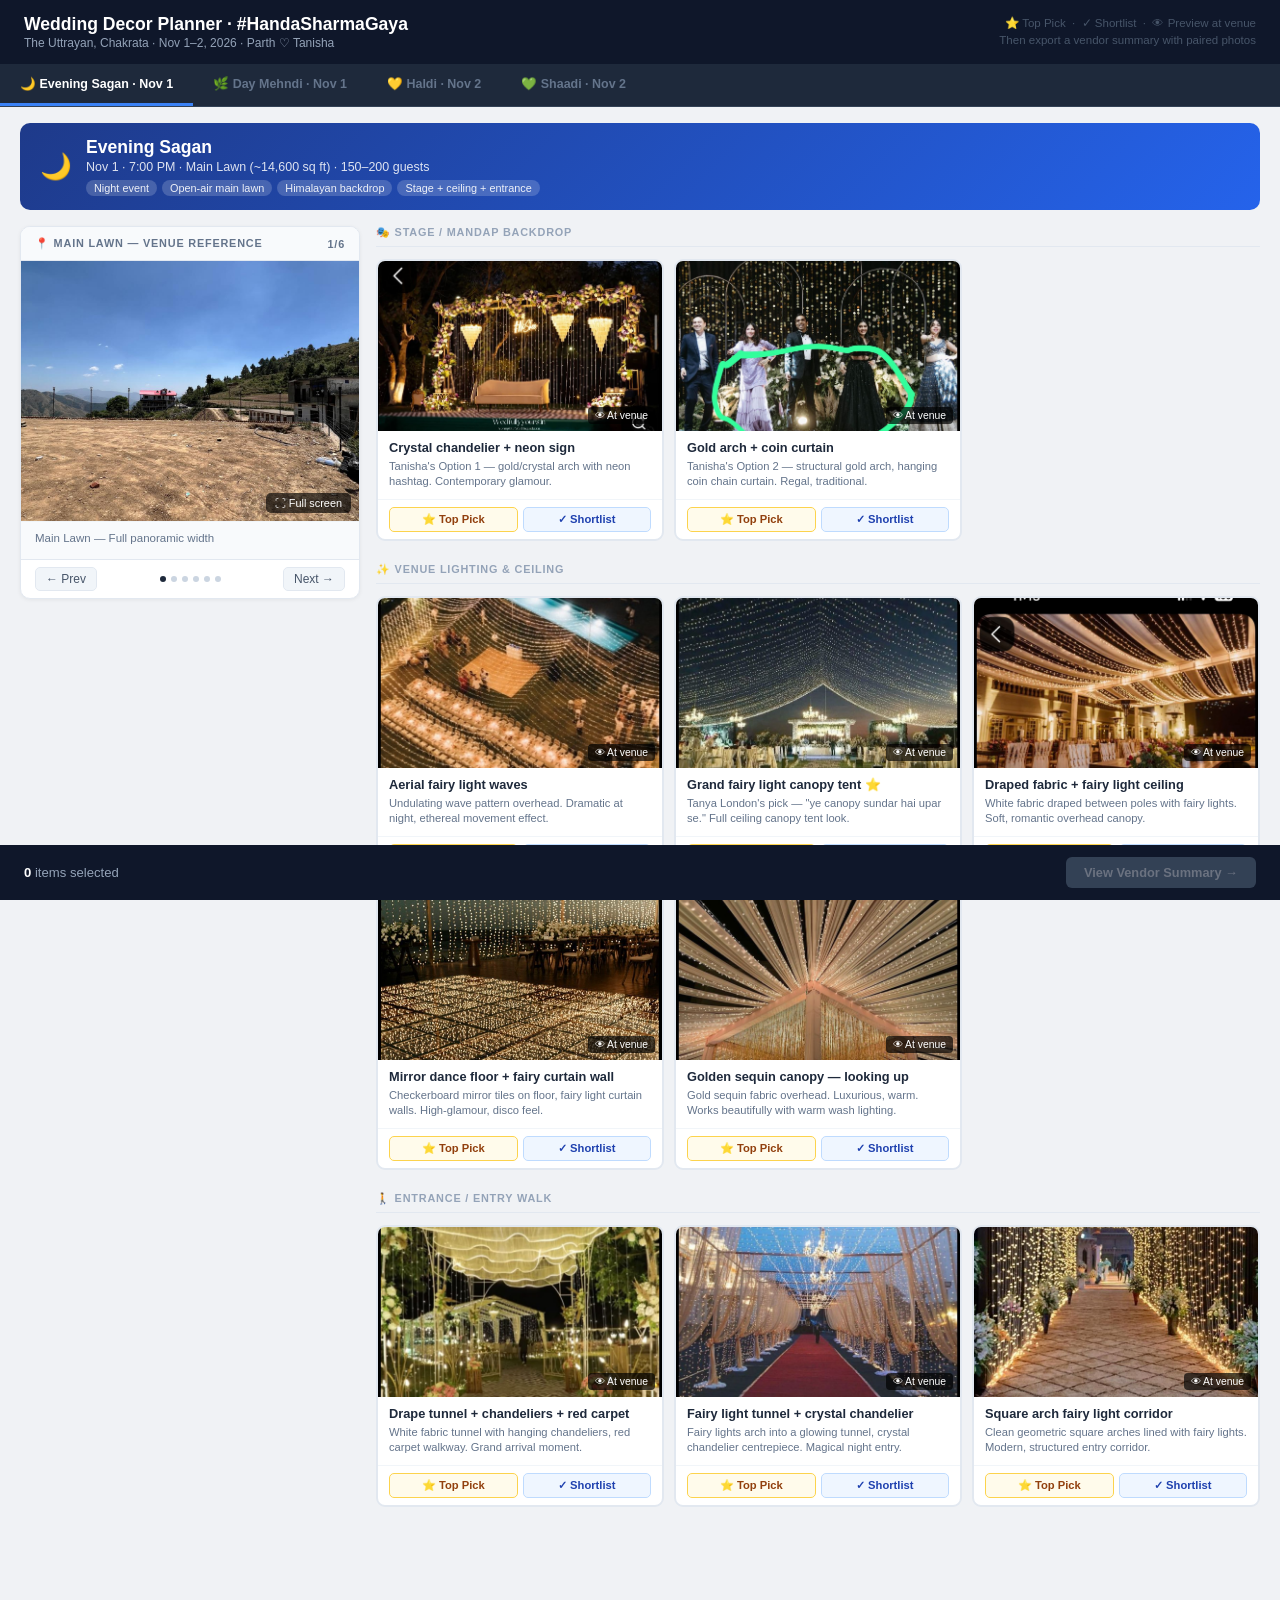
==== index.html @ 7b6ece6d "🌸 Wedding Decor Planner — #HandaSharmaGaya Integrated decor planning tool for The Uttrayan, Chakrata" ====
<!DOCTYPE html>
<html lang="en">
<head>
<meta charset="UTF-8">
<meta name="viewport" content="width=device-width, initial-scale=1.0">
<title>Decor Planner — #HandaSharmaGaya</title>
<style>
*{box-sizing:border-box;margin:0;padding:0}
body{font-family:-apple-system,BlinkMacSystemFont,'Segoe UI',sans-serif;background:#f0f2f5;color:#1e293b;padding-bottom:72px}

/* ── Header ── */
.site-header{background:#0f172a;color:#fff;padding:14px 24px;display:flex;align-items:center;justify-content:space-between;gap:16px}
.site-header h1{font-size:1.1rem;font-weight:700}
.site-header p{font-size:0.75rem;color:#94a3b8;margin-top:1px}
.header-meta{font-size:0.72rem;color:#475569;text-align:right;line-height:1.5}

/* ── Event Tabs ── */
.event-tabs{display:flex;background:#1e293b;overflow-x:auto;-webkit-overflow-scrolling:touch;border-bottom:1px solid #334155}
.event-tab{padding:12px 20px;font-size:0.78rem;font-weight:600;border:none;cursor:pointer;background:transparent;color:#64748b;border-bottom:3px solid transparent;transition:all .15s;white-space:nowrap;flex-shrink:0}
.event-tab:hover{color:#e2e8f0}
.event-tab.active{color:#fff}
.event-tab[data-event="sagan"].active{border-color:#3b82f6}
.event-tab[data-event="mehndi"].active{border-color:#a78bfa}
.event-tab[data-event="haldi"].active{border-color:#fbbf24}
.event-tab[data-event="shaadi"].active{border-color:#4ade80}

/* ── Event View ── */
.event-view{display:none}
.event-view.active{display:block}
.event-inner{max-width:1480px;margin:0 auto;padding:16px 20px}

.event-hero{border-radius:10px;padding:14px 20px;margin-bottom:16px;display:flex;align-items:center;gap:14px;flex-wrap:wrap}
.event-hero .emoji{font-size:1.6rem;line-height:1;flex-shrink:0}
.event-hero h2{font-size:1.1rem;font-weight:700;margin-bottom:2px}
.event-hero .meta{font-size:0.78rem;opacity:.85}
.event-hero .pills{display:flex;flex-wrap:wrap;gap:5px;margin-top:6px}
.event-hero .pill{font-size:0.68rem;padding:2px 8px;border-radius:20px;background:rgba(255,255,255,.18);color:rgba(255,255,255,.9)}

/* ── Two-column layout ── */
.event-body{display:grid;grid-template-columns:340px 1fr;gap:16px;align-items:start}
@media(max-width:960px){.event-body{grid-template-columns:1fr}}

/* ── Venue Panel ── */
.venue-panel{background:#fff;border:1px solid #e2e8f0;border-radius:10px;overflow:hidden;position:sticky;top:8px;box-shadow:0 1px 4px rgba(0,0,0,.06)}
.venue-panel-header{padding:10px 14px;font-size:0.68rem;font-weight:700;letter-spacing:0.8px;text-transform:uppercase;color:#64748b;background:#f8fafc;border-bottom:1px solid #e2e8f0;display:flex;align-items:center;justify-content:space-between}
.venue-carousel{position:relative;cursor:zoom-in}
.venue-carousel img{width:100%;height:260px;object-fit:cover;display:block}
.fullscreen-btn{position:absolute;bottom:8px;right:8px;background:rgba(0,0,0,.65);color:#fff;border:none;border-radius:5px;padding:4px 9px;font-size:0.68rem;cursor:pointer;z-index:2}
.fullscreen-btn:hover{background:rgba(0,0,0,.85)}
.venue-caption{padding:8px 14px;font-size:0.72rem;color:#64748b;background:#f8fafc;border-top:1px solid #f1f5f9;min-height:38px;line-height:1.4}
.venue-nav{display:flex;align-items:center;justify-content:space-between;padding:7px 14px;border-top:1px solid #e2e8f0}
.venue-nav button{background:#f1f5f9;border:1px solid #e2e8f0;border-radius:5px;padding:4px 10px;font-size:0.75rem;cursor:pointer;color:#475569}
.venue-nav button:hover{background:#e2e8f0}
.venue-dots{display:flex;gap:5px}
.venue-dot{width:6px;height:6px;border-radius:50%;background:#cbd5e1;cursor:pointer;transition:background .15s}
.venue-dot.active{background:#1e293b}

/* ── Decor Panel ── */
.category-section{margin-bottom:22px}
.category-title{font-size:0.68rem;font-weight:700;letter-spacing:0.8px;text-transform:uppercase;color:#94a3b8;margin-bottom:12px;padding-bottom:7px;border-bottom:1px solid #e2e8f0}
.options-grid{display:grid;grid-template-columns:repeat(auto-fill,minmax(215px,1fr));gap:10px}

/* ── Option Card ── */
.option-card{background:#fff;border:2px solid #e2e8f0;border-radius:9px;overflow:hidden;transition:box-shadow .15s,border-color .15s}
.option-card:hover{box-shadow:0 4px 14px rgba(0,0,0,.1)}
.option-card.top-pick{border-color:#f59e0b}
.option-card.shortlisted{border-color:#3b82f6}
.option-card.flagged{border-color:#fca5a5}

.card-img-wrap{position:relative;overflow:hidden}
.card-img-wrap img{width:100%;height:170px;object-fit:cover;display:block;transition:transform .2s}
.option-card:hover .card-img-wrap img{transform:scale(1.04)}

.card-status-badge{position:absolute;top:7px;left:7px;font-size:0.62rem;font-weight:700;letter-spacing:0.4px;padding:3px 7px;border-radius:4px;text-transform:uppercase;pointer-events:none}
.badge-top{background:#f59e0b;color:#fff}
.badge-short{background:#3b82f6;color:#fff}
.badge-flag{background:#ef4444;color:#fff}

.at-venue-btn{position:absolute;bottom:7px;right:7px;background:rgba(0,0,0,.68);color:#fff;border:none;border-radius:4px;padding:3px 7px;font-size:0.65rem;cursor:pointer;transition:background .15s;z-index:2}
.at-venue-btn:hover{background:rgba(0,0,0,.9)}

.card-body{padding:9px 11px}
.card-title{font-size:0.8rem;font-weight:600;margin-bottom:2px;color:#1e293b;line-height:1.3}
.card-desc{font-size:0.7rem;color:#64748b;line-height:1.4}
.card-flag-note{font-size:0.68rem;color:#dc2626;margin-top:3px;font-style:italic}

.card-actions{display:flex;gap:5px;padding:7px 11px;border-top:1px solid #f1f5f9}
.btn-pick,.btn-short{flex:1;font-size:0.7rem;font-weight:600;padding:5px 4px;border-radius:5px;border:1px solid;cursor:pointer;transition:all .15s;text-align:center}
.btn-pick{border-color:#fcd34d;color:#92400e;background:#fffbeb}
.option-card.top-pick .btn-pick{background:#f59e0b;color:#fff;border-color:#f59e0b}
.btn-short{border-color:#bfdbfe;color:#1e40af;background:#eff6ff}
.option-card.shortlisted .btn-short{background:#3b82f6;color:#fff;border-color:#3b82f6}

/* ── Pairing section (appears when selected) ── */
.card-pairing{display:none;padding:7px 11px 9px;border-top:1px solid #f1f5f9;background:#f8fafc}
.pairing-label{font-size:0.62rem;font-weight:700;text-transform:uppercase;letter-spacing:0.5px;color:#94a3b8;margin-bottom:5px}
.pairing-thumbs{display:flex;gap:4px;overflow-x:auto;padding-bottom:2px}
.pairing-thumb{height:46px;width:68px;object-fit:cover;border-radius:4px;border:2px solid #e2e8f0;cursor:pointer;flex-shrink:0;transition:border-color .1s,opacity .1s;opacity:.7}
.pairing-thumb:hover{opacity:1}
.pairing-thumb.pair-active-top{border-color:#f59e0b;opacity:1}
.pairing-thumb.pair-active-short{border-color:#3b82f6;opacity:1}

/* ── Sticky bottom bar ── */
.sticky-bar{position:fixed;bottom:0;left:0;right:0;background:#0f172a;color:#fff;padding:12px 24px;display:flex;align-items:center;justify-content:space-between;z-index:200;gap:12px}
.sticky-bar .count{font-size:0.82rem;color:#94a3b8}
.sticky-bar .count strong{color:#fff}
.btn-summary{background:#f59e0b;color:#1e293b;border:none;padding:8px 18px;border-radius:6px;font-size:0.8rem;font-weight:700;cursor:pointer}
.btn-summary:hover{background:#fbbf24}
.btn-summary:disabled{background:#334155;color:#6b7280;cursor:default}

/* ── Preview Lightbox (At Venue / Fullscreen) ── */
#lb-overlay{display:none;position:fixed;inset:0;background:rgba(0,0,0,.93);z-index:1000;align-items:center;justify-content:center;flex-direction:column;padding:14px}
#lb-overlay.open{display:flex}
.lb-header{color:#94a3b8;font-size:0.72rem;letter-spacing:0.5px;text-transform:uppercase;margin-bottom:10px;text-align:center}
.lb-panels{display:flex;gap:10px;max-width:96vw;width:100%}
.lb-single{max-width:90vw;max-height:88vh}
.lb-panel{flex:1;display:flex;flex-direction:column;min-width:0}
.lb-panel-label{font-size:0.65rem;font-weight:700;text-transform:uppercase;letter-spacing:0.7px;padding:5px 10px;text-align:center;border-radius:4px 4px 0 0}
.lb-panel-label.venue-lbl{background:#15803d;color:#fff}
.lb-panel-label.decor-lbl{background:#f59e0b;color:#1e293b}
.lb-panel img,.lb-single{width:100%;object-fit:contain;border-radius:0 0 5px 5px;max-height:82vh}
.lb-footer{color:#64748b;font-size:0.72rem;margin-top:10px;text-align:center}
#lb-close{position:fixed;top:14px;right:20px;color:#fff;font-size:1.6rem;cursor:pointer;background:none;border:none;opacity:.7;line-height:1;z-index:10}
#lb-close:hover{opacity:1}

/* ── Vendor Summary Modal ── */
#summary-overlay{display:none;position:fixed;inset:0;background:rgba(0,0,0,.78);z-index:900;align-items:flex-start;justify-content:center;padding:20px;overflow-y:auto}
#summary-overlay.open{display:flex}
.summary-modal{background:#fff;border-radius:12px;max-width:960px;width:100%;padding:24px;max-height:90vh;overflow-y:auto}
.summary-modal h2{font-size:1.1rem;font-weight:700;margin-bottom:3px}
.summary-modal .sub{font-size:0.78rem;color:#64748b;margin-bottom:18px}
.summary-section{margin-bottom:22px}
.summary-section h3{font-size:0.72rem;font-weight:700;text-transform:uppercase;letter-spacing:0.8px;margin-bottom:10px;padding-bottom:5px;border-bottom:1px solid #e2e8f0}
.summary-grid{display:grid;grid-template-columns:repeat(auto-fill,minmax(260px,1fr));gap:10px}

/* ── Summary pairing card (venue + decor side by side) ── */
.sum-card{border:1px solid #e2e8f0;border-radius:8px;overflow:hidden}
.sum-photos{display:grid;grid-template-columns:1fr 1fr}
.sum-photo{position:relative}
.sum-photo img{width:100%;height:130px;object-fit:cover;display:block}
.sum-photo-lbl{position:absolute;bottom:0;left:0;right:0;font-size:0.58rem;font-weight:700;text-transform:uppercase;letter-spacing:0.4px;padding:2px 5px;text-align:center}
.lbl-venue{background:rgba(21,128,61,.85);color:#fff}
.lbl-decor{background:rgba(245,158,11,.9);color:#1e293b}
.sum-footer{padding:7px 9px;border-top:1px solid #f1f5f9;background:#fafafa}
.sum-title{font-size:0.74rem;font-weight:600;color:#1e293b;line-height:1.3;margin-bottom:2px}
.sum-cat{font-size:0.65rem;color:#94a3b8}
.sum-badge{display:inline-block;font-size:0.6rem;font-weight:700;padding:2px 6px;border-radius:3px;margin-top:3px;text-transform:uppercase}
.sum-badge.top{background:#fef3c7;color:#92400e}
.sum-badge.short{background:#dbeafe;color:#1e40af}

.summary-actions{display:flex;gap:10px;margin-top:16px;padding-top:14px;border-top:1px solid #e2e8f0}
.sum-btn{padding:8px 18px;border-radius:6px;font-size:0.78rem;cursor:pointer;border:1px solid #e2e8f0;background:#f1f5f9;color:#475569}
.sum-btn.primary{background:#0f172a;color:#fff;border-color:#0f172a}
.summary-empty{color:#94a3b8;font-size:0.85rem;text-align:center;padding:40px 0}

/* ── Info/note boxes ── */
.note-box{background:#fef2f2;border:1px solid #fecaca;border-radius:7px;padding:10px 14px;font-size:0.75rem;color:#dc2626;margin-bottom:14px;line-height:1.5}
.info-box{background:#eff6ff;border:1px solid #bfdbfe;border-radius:7px;padding:10px 14px;font-size:0.75rem;color:#1e40af;margin-bottom:14px;line-height:1.5}

/* ── Print styles ── */
@media print {
  .site-header,.event-tabs,.sticky-bar,.summary-actions,.event-view:not(.active){display:none!important}
  #summary-overlay{position:static;background:none;padding:0;display:block!important}
  .summary-modal{max-height:none;box-shadow:none;border-radius:0;padding:16px}
  .sum-card{break-inside:avoid}
}
</style>
</head>
<body>

<div class="site-header">
  <div>
    <h1>Wedding Decor Planner · #HandaSharmaGaya</h1>
    <p>The Uttrayan, Chakrata · Nov 1–2, 2026 · Parth ♡ Tanisha</p>
  </div>
  <div class="header-meta">⭐ Top Pick &nbsp;·&nbsp; ✓ Shortlist &nbsp;·&nbsp; 👁 Preview at venue<br>Then export a vendor summary with paired photos</div>
</div>

<div class="event-tabs">
  <button class="event-tab active" data-event="sagan" onclick="switchEvent('sagan')">🌙 Evening Sagan · Nov 1</button>
  <button class="event-tab" data-event="mehndi" onclick="switchEvent('mehndi')">🌿 Day Mehndi · Nov 1</button>
  <button class="event-tab" data-event="haldi" onclick="switchEvent('haldi')">💛 Haldi · Nov 2</button>
  <button class="event-tab" data-event="shaadi" onclick="switchEvent('shaadi')">💚 Shaadi · Nov 2</button>
</div>

<!-- ═══════════════════════ SAGAN ═══════════════════════ -->
<div class="event-view active" id="ev-sagan">
<div class="event-inner">
  <div class="event-hero" style="background:linear-gradient(135deg,#1e3a8a,#2563eb);color:#fff">
    <div class="emoji">🌙</div>
    <div>
      <h2>Evening Sagan</h2>
      <div class="meta">Nov 1 · 7:00 PM · Main Lawn (~14,600 sq ft) · 150–200 guests</div>
      <div class="pills"><span class="pill">Night event</span><span class="pill">Open-air main lawn</span><span class="pill">Himalayan backdrop</span><span class="pill">Stage + ceiling + entrance</span></div>
    </div>
  </div>
  <div class="event-body">
    <div class="venue-panel">
      <div class="venue-panel-header"><span>📍 Main Lawn — Venue Reference</span><span id="sagan-ctr">1/6</span></div>
      <div class="venue-carousel" onclick="openVenueFull('sagan')">
        <img id="sagan-venue-img" src="03_Raw Venue Photos/A_Main_Lawn_Sagan_Shaadi/WhatsApp Image 2026-05-07 at 17.44.29 (9).jpeg" alt="">
        <button class="fullscreen-btn" onclick="event.stopPropagation();openVenueFull('sagan')">⛶ Full screen</button>
      </div>
      <div class="venue-caption" id="sagan-venue-cap">Main Lawn — Full panoramic width</div>
      <div class="venue-nav">
        <button onclick="venueNav('sagan',-1)">← Prev</button>
        <div class="venue-dots" id="sagan-dots"></div>
        <button onclick="venueNav('sagan',1)">Next →</button>
      </div>
    </div>
    <div class="decor-panel">
      <div class="category-section">
        <div class="category-title">🎭 Stage / Mandap Backdrop</div>
        <div class="options-grid">
          <div class="option-card" id="card-ss1" data-id="ss1" data-event="sagan">
            <div class="card-img-wrap"><img src="02_Decor Inspo Photos/01_Sagan_Stage/sagan-stage-opt1-crystal-chandelier-neon.jpg" alt="">
            <button class="at-venue-btn" onclick="openPreview('03_Raw Venue Photos/A_Main_Lawn_Sagan_Shaadi/WhatsApp Image 2026-05-07 at 17.44.30.jpeg','02_Decor Inspo Photos/01_Sagan_Stage/sagan-stage-opt1-crystal-chandelier-neon.jpg','Main Lawn — valley-facing wall (stage backdrop)','Crystal chandelier + neon sign')">👁 At venue</button></div>
            <div class="card-body"><div class="card-title">Crystal chandelier + neon sign</div><div class="card-desc">Tanisha's Option 1 — gold/crystal arch with neon hashtag. Contemporary glamour.</div></div>
            <div class="card-actions"><button class="btn-pick" onclick="setStatus('ss1','top')">⭐ Top Pick</button><button class="btn-short" onclick="setStatus('ss1','short')">✓ Shortlist</button></div>
          </div>
          <div class="option-card" id="card-ss2" data-id="ss2" data-event="sagan">
            <div class="card-img-wrap"><img src="02_Decor Inspo Photos/01_Sagan_Stage/sagan-stage-opt2-gold-arch-coin-curtain.jpg" alt="">
            <button class="at-venue-btn" onclick="openPreview('03_Raw Venue Photos/A_Main_Lawn_Sagan_Shaadi/WhatsApp Image 2026-05-07 at 17.44.30.jpeg','02_Decor Inspo Photos/01_Sagan_Stage/sagan-stage-opt2-gold-arch-coin-curtain.jpg','Main Lawn — valley-facing wall (stage backdrop)','Gold arch + coin curtain')">👁 At venue</button></div>
            <div class="card-body"><div class="card-title">Gold arch + coin curtain</div><div class="card-desc">Tanisha's Option 2 — structural gold arch, hanging coin chain curtain. Regal, traditional.</div></div>
            <div class="card-actions"><button class="btn-pick" onclick="setStatus('ss2','top')">⭐ Top Pick</button><button class="btn-short" onclick="setStatus('ss2','short')">✓ Shortlist</button></div>
          </div>
        </div>
      </div>
      <div class="category-section">
        <div class="category-title">✨ Venue Lighting &amp; Ceiling</div>
        <div class="options-grid">
          <div class="option-card" id="card-sl1" data-id="sl1" data-event="sagan">
            <div class="card-img-wrap"><img src="02_Decor Inspo Photos/02_Sagan_Venue_Lighting/sagan-light-opt1-aerial-fairy-light-waves.jpg" alt="">
            <button class="at-venue-btn" onclick="openPreview('03_Raw Venue Photos/A_Main_Lawn_Sagan_Shaadi/WhatsApp Image 2026-05-07 at 17.44.29 (9).jpeg','02_Decor Inspo Photos/02_Sagan_Venue_Lighting/sagan-light-opt1-aerial-fairy-light-waves.jpg','Main Lawn — full scale','Aerial fairy light waves')">👁 At venue</button></div>
            <div class="card-body"><div class="card-title">Aerial fairy light waves</div><div class="card-desc">Undulating wave pattern overhead. Dramatic at night, ethereal movement effect.</div></div>
            <div class="card-actions"><button class="btn-pick" onclick="setStatus('sl1','top')">⭐ Top Pick</button><button class="btn-short" onclick="setStatus('sl1','short')">✓ Shortlist</button></div>
          </div>
          <div class="option-card" id="card-sl2" data-id="sl2" data-event="sagan">
            <div class="card-img-wrap"><img src="02_Decor Inspo Photos/02_Sagan_Venue_Lighting/sagan-light-opt2-grand-fairy-light-canopy.jpg" alt="">
            <button class="at-venue-btn" onclick="openPreview('03_Raw Venue Photos/A_Main_Lawn_Sagan_Shaadi/WhatsApp Image 2026-05-07 at 17.44.29 (9).jpeg','02_Decor Inspo Photos/02_Sagan_Venue_Lighting/sagan-light-opt2-grand-fairy-light-canopy.jpg','Main Lawn — full scale','Grand fairy light canopy tent')">👁 At venue</button></div>
            <div class="card-body"><div class="card-title">Grand fairy light canopy tent ⭐</div><div class="card-desc">Tanya London's pick — "ye canopy sundar hai upar se." Full ceiling canopy tent look.</div></div>
            <div class="card-actions"><button class="btn-pick" onclick="setStatus('sl2','top')">⭐ Top Pick</button><button class="btn-short" onclick="setStatus('sl2','short')">✓ Shortlist</button></div>
          </div>
          <div class="option-card" id="card-sl3" data-id="sl3" data-event="sagan">
            <div class="card-img-wrap"><img src="02_Decor Inspo Photos/02_Sagan_Venue_Lighting/sagan-light-opt3-draped-fabric-fairy-ceiling.jpg" alt="">
            <button class="at-venue-btn" onclick="openPreview('03_Raw Venue Photos/A_Main_Lawn_Sagan_Shaadi/WhatsApp Image 2026-05-07 at 17.44.29 (9).jpeg','02_Decor Inspo Photos/02_Sagan_Venue_Lighting/sagan-light-opt3-draped-fabric-fairy-ceiling.jpg','Main Lawn — full scale','Draped fabric + fairy light ceiling')">👁 At venue</button></div>
            <div class="card-body"><div class="card-title">Draped fabric + fairy light ceiling</div><div class="card-desc">White fabric draped between poles with fairy lights. Soft, romantic overhead canopy.</div></div>
            <div class="card-actions"><button class="btn-pick" onclick="setStatus('sl3','top')">⭐ Top Pick</button><button class="btn-short" onclick="setStatus('sl3','short')">✓ Shortlist</button></div>
          </div>
          <div class="option-card" id="card-sl4" data-id="sl4" data-event="sagan">
            <div class="card-img-wrap"><img src="02_Decor Inspo Photos/02_Sagan_Venue_Lighting/sagan-light-opt4-mirror-dancefloor-fairy-curtain.jpg" alt="">
            <button class="at-venue-btn" onclick="openPreview('03_Raw Venue Photos/A_Main_Lawn_Sagan_Shaadi/WhatsApp Image 2026-05-07 at 17.44.29 (9).jpeg','02_Decor Inspo Photos/02_Sagan_Venue_Lighting/sagan-light-opt4-mirror-dancefloor-fairy-curtain.jpg','Main Lawn — full scale','Mirror dance floor + fairy curtain')">👁 At venue</button></div>
            <div class="card-body"><div class="card-title">Mirror dance floor + fairy curtain wall</div><div class="card-desc">Checkerboard mirror tiles on floor, fairy light curtain walls. High-glamour, disco feel.</div></div>
            <div class="card-actions"><button class="btn-pick" onclick="setStatus('sl4','top')">⭐ Top Pick</button><button class="btn-short" onclick="setStatus('sl4','short')">✓ Shortlist</button></div>
          </div>
          <div class="option-card" id="card-sl5" data-id="sl5" data-event="sagan">
            <div class="card-img-wrap"><img src="02_Decor Inspo Photos/02_Sagan_Venue_Lighting/sagan-light-opt5-golden-sequin-canopy-lookingup.jpg" alt="">
            <button class="at-venue-btn" onclick="openPreview('03_Raw Venue Photos/A_Main_Lawn_Sagan_Shaadi/WhatsApp Image 2026-05-07 at 17.44.29 (9).jpeg','02_Decor Inspo Photos/02_Sagan_Venue_Lighting/sagan-light-opt5-golden-sequin-canopy-lookingup.jpg','Main Lawn — full scale','Golden sequin canopy')">👁 At venue</button></div>
            <div class="card-body"><div class="card-title">Golden sequin canopy — looking up</div><div class="card-desc">Gold sequin fabric overhead. Luxurious, warm. Works beautifully with warm wash lighting.</div></div>
            <div class="card-actions"><button class="btn-pick" onclick="setStatus('sl5','top')">⭐ Top Pick</button><button class="btn-short" onclick="setStatus('sl5','short')">✓ Shortlist</button></div>
          </div>
        </div>
      </div>
      <div class="category-section">
        <div class="category-title">🚶 Entrance / Entry Walk</div>
        <div class="options-grid">
          <div class="option-card" id="card-se1" data-id="se1" data-event="sagan">
            <div class="card-img-wrap"><img src="02_Decor Inspo Photos/03_Sagan_Entrance/entrance-opt1-drape-tunnel-chandeliers-redcarpet.jpg" alt="">
            <button class="at-venue-btn" onclick="openPreview('03_Raw Venue Photos/A_Main_Lawn_Sagan_Shaadi/WhatsApp Image 2026-05-07 at 17.44.28 (3).jpeg','02_Decor Inspo Photos/03_Sagan_Entrance/entrance-opt1-drape-tunnel-chandeliers-redcarpet.jpg','Main Lawn — entrance approach','Drape tunnel + chandeliers + red carpet')">👁 At venue</button></div>
            <div class="card-body"><div class="card-title">Drape tunnel + chandeliers + red carpet</div><div class="card-desc">White fabric tunnel with hanging chandeliers, red carpet walkway. Grand arrival moment.</div></div>
            <div class="card-actions"><button class="btn-pick" onclick="setStatus('se1','top')">⭐ Top Pick</button><button class="btn-short" onclick="setStatus('se1','short')">✓ Shortlist</button></div>
          </div>
          <div class="option-card" id="card-se2" data-id="se2" data-event="sagan">
            <div class="card-img-wrap"><img src="02_Decor Inspo Photos/03_Sagan_Entrance/entrance-opt2-fairy-light-tunnel-crystal-chandelier.jpg" alt="">
            <button class="at-venue-btn" onclick="openPreview('03_Raw Venue Photos/A_Main_Lawn_Sagan_Shaadi/WhatsApp Image 2026-05-07 at 17.44.28 (3).jpeg','02_Decor Inspo Photos/03_Sagan_Entrance/entrance-opt2-fairy-light-tunnel-crystal-chandelier.jpg','Main Lawn — entrance approach','Fairy light tunnel + crystal chandelier')">👁 At venue</button></div>
            <div class="card-body"><div class="card-title">Fairy light tunnel + crystal chandelier</div><div class="card-desc">Fairy lights arch into a glowing tunnel, crystal chandelier centrepiece. Magical night entry.</div></div>
            <div class="card-actions"><button class="btn-pick" onclick="setStatus('se2','top')">⭐ Top Pick</button><button class="btn-short" onclick="setStatus('se2','short')">✓ Shortlist</button></div>
          </div>
          <div class="option-card" id="card-se3" data-id="se3" data-event="sagan">
            <div class="card-img-wrap"><img src="02_Decor Inspo Photos/03_Sagan_Entrance/entrance-opt3-square-arch-fairy-light-corridor.jpg" alt="">
            <button class="at-venue-btn" onclick="openPreview('03_Raw Venue Photos/A_Main_Lawn_Sagan_Shaadi/WhatsApp Image 2026-05-07 at 17.44.28 (3).jpeg','02_Decor Inspo Photos/03_Sagan_Entrance/entrance-opt3-square-arch-fairy-light-corridor.jpg','Main Lawn — entrance approach','Square arch fairy light corridor')">👁 At venue</button></div>
            <div class="card-body"><div class="card-title">Square arch fairy light corridor</div><div class="card-desc">Clean geometric square arches lined with fairy lights. Modern, structured entry corridor.</div></div>
            <div class="card-actions"><button class="btn-pick" onclick="setStatus('se3','top')">⭐ Top Pick</button><button class="btn-short" onclick="setStatus('se3','short')">✓ Shortlist</button></div>
          </div>
        </div>
      </div>
    </div>
  </div>
</div>
</div>

<!-- ═══════════════════════ MEHNDI ═══════════════════════ -->
<div class="event-view" id="ev-mehndi">
<div class="event-inner">
  <div class="event-hero" style="background:linear-gradient(135deg,#4c1d95,#7c3aed);color:#fff">
    <div class="emoji">🌿</div>
    <div>
      <h2>Day Mehndi</h2>
      <div class="meta">Nov 1 · 12:00 PM · Upper Terrace · Mosaic tile · 180° mountain panorama</div>
      <div class="pills"><span class="pill">Daytime</span><span class="pill">Mosaic tile floor</span><span class="pill">Iron railing</span><span class="pill">Himalayan 180° view</span></div>
    </div>
  </div>
  <div class="event-body">
    <div class="venue-panel">
      <div class="venue-panel-header"><span>📍 Upper Terrace — Venue Reference</span><span id="mehndi-ctr">1/5</span></div>
      <div class="venue-carousel" onclick="openVenueFull('mehndi')">
        <img id="mehndi-venue-img" src="03_Raw Venue Photos/B_Upper_Terrace_Mehndi/WhatsApp Image 2026-05-07 at 17.44.27 (1).jpeg" alt="">
        <button class="fullscreen-btn" onclick="event.stopPropagation();openVenueFull('mehndi')">⛶ Full screen</button>
      </div>
      <div class="venue-caption" id="mehndi-venue-cap">Upper Terrace — 180° Himalayan panorama (raw/empty)</div>
      <div class="venue-nav">
        <button onclick="venueNav('mehndi',-1)">← Prev</button>
        <div class="venue-dots" id="mehndi-dots"></div>
        <button onclick="venueNav('mehndi',1)">Next →</button>
      </div>
    </div>
    <div class="decor-panel">
      <div class="info-box">💡 The terrace has a fixed mosaic tile floor and iron railing — all decor sits on top. Reference photos 3–5 show a previous wedding with decor installed so you can see how this space looks when dressed up.</div>
      <div class="category-section">
        <div class="category-title">🌿 Mehndi Setup &amp; Tent Style</div>
        <div class="note-box">⚠ Option 2 flagged by Tanya London: "looks western, won't go with ghagra."</div>
        <div class="options-grid">
          <div class="option-card" id="card-me1" data-id="me1" data-event="mehndi">
            <div class="card-img-wrap"><img src="02_Decor Inspo Photos/05_Mehndi/mehndi-opt1-yellow-teepee-marigold-bride-seating.jpg" alt="">
            <button class="at-venue-btn" onclick="openPreview('03_Raw Venue Photos/B_Upper_Terrace_Mehndi/WhatsApp Image 2026-05-07 at 17.44.27 (1).jpeg','02_Decor Inspo Photos/05_Mehndi/mehndi-opt1-yellow-teepee-marigold-bride-seating.jpg','Upper Terrace — mountain backdrop','Yellow teepee + marigold')">👁 At venue</button></div>
            <div class="card-body"><div class="card-title">Yellow teepee + marigold</div><div class="card-desc">Warm yellow teepee tent, marigold garlands, traditional seating. Tanya's preferred style.</div></div>
            <div class="card-actions"><button class="btn-pick" onclick="setStatus('me1','top')">⭐ Top Pick</button><button class="btn-short" onclick="setStatus('me1','short')">✓ Shortlist</button></div>
          </div>
          <div class="option-card flagged" id="card-me2" data-id="me2" data-event="mehndi">
            <div class="card-img-wrap"><img src="02_Decor Inspo Photos/05_Mehndi/mehndi-opt2-colorful-tent-multicolor-western-style.jpg" alt="">
            <div class="card-status-badge badge-flag">⚠ Flagged</div>
            <button class="at-venue-btn" onclick="openPreview('03_Raw Venue Photos/B_Upper_Terrace_Mehndi/WhatsApp Image 2026-05-07 at 17.44.27 (1).jpeg','02_Decor Inspo Photos/05_Mehndi/mehndi-opt2-colorful-tent-multicolor-western-style.jpg','Upper Terrace — mountain backdrop','Colorful tent — flagged')">👁 At venue</button></div>
            <div class="card-body"><div class="card-title">Colorful multicolor tent</div><div class="card-desc">Multi-color western-style tent.</div><div class="card-flag-note">⚠ Tanya: "looks western, won't go with ghagra"</div></div>
            <div class="card-actions"><button class="btn-pick" onclick="setStatus('me2','top')">⭐ Top Pick</button><button class="btn-short" onclick="setStatus('me2','short')">✓ Shortlist</button></div>
          </div>
          <div class="option-card" id="card-me3" data-id="me3" data-event="mehndi">
            <div class="card-img-wrap"><img src="02_Decor Inspo Photos/05_Mehndi/mehndi-opt3-white-teepee-colorful-floral-sofa.jpg" alt="">
            <button class="at-venue-btn" onclick="openPreview('03_Raw Venue Photos/B_Upper_Terrace_Mehndi/WhatsApp Image 2026-05-07 at 17.44.27 (1).jpeg','02_Decor Inspo Photos/05_Mehndi/mehndi-opt3-white-teepee-colorful-floral-sofa.jpg','Upper Terrace — mountain backdrop','White teepee + colorful floral sofa')">👁 At venue</button></div>
            <div class="card-body"><div class="card-title">White teepee + colorful floral sofa</div><div class="card-desc">Clean white tent with vibrant floral patterned sofa seating inside.</div></div>
            <div class="card-actions"><button class="btn-pick" onclick="setStatus('me3','top')">⭐ Top Pick</button><button class="btn-short" onclick="setStatus('me3','short')">✓ Shortlist</button></div>
          </div>
          <div class="option-card" id="card-me4" data-id="me4" data-event="mehndi">
            <div class="card-img-wrap"><img src="02_Decor Inspo Photos/05_Mehndi/mehndi-opt4-white-teepee-marigold-yellow-torani.jpg" alt="">
            <button class="at-venue-btn" onclick="openPreview('03_Raw Venue Photos/B_Upper_Terrace_Mehndi/WhatsApp Image 2026-05-07 at 17.44.27 (1).jpeg','02_Decor Inspo Photos/05_Mehndi/mehndi-opt4-white-teepee-marigold-yellow-torani.jpg','Upper Terrace — mountain backdrop','White teepee + marigold + yellow torani')">👁 At venue</button></div>
            <div class="card-body"><div class="card-title">White teepee + marigold + yellow torani</div><div class="card-desc">White tent with marigold garland detail and yellow torani fringe edging.</div></div>
            <div class="card-actions"><button class="btn-pick" onclick="setStatus('me4','top')">⭐ Top Pick</button><button class="btn-short" onclick="setStatus('me4','short')">✓ Shortlist</button></div>
          </div>
          <div class="option-card" id="card-me5" data-id="me5" data-event="mehndi">
            <div class="card-img-wrap"><img src="02_Decor Inspo Photos/05_Mehndi/mehndi-opt5-hot-pink-mandap-marigold-garlands.jpg" alt="">
            <button class="at-venue-btn" onclick="openPreview('03_Raw Venue Photos/B_Upper_Terrace_Mehndi/WhatsApp Image 2026-05-07 at 17.44.27 (1).jpeg','02_Decor Inspo Photos/05_Mehndi/mehndi-opt5-hot-pink-mandap-marigold-garlands.jpg','Upper Terrace — mountain backdrop','Hot pink mandap + marigold garlands')">👁 At venue</button></div>
            <div class="card-body"><div class="card-title">Hot pink mandap + marigold garlands</div><div class="card-desc">Bold hot-pink mandap with marigold garland strings. Vibrant, maximalist.</div></div>
            <div class="card-actions"><button class="btn-pick" onclick="setStatus('me5','top')">⭐ Top Pick</button><button class="btn-short" onclick="setStatus('me5','short')">✓ Shortlist</button></div>
          </div>
        </div>
      </div>
    </div>
  </div>
</div>
</div>

<!-- ═══════════════════════ HALDI ═══════════════════════ -->
<div class="event-view" id="ev-haldi">
<div class="event-inner">
  <div class="event-hero" style="background:linear-gradient(135deg,#92400e,#d97706);color:#fff">
    <div class="emoji">💛</div>
    <div>
      <h2>Haldi</h2>
      <div class="meta">Nov 2 · 9:00 AM · Front Lawn Garden · Intimate family (50–80 guests)</div>
      <div class="pills"><span class="pill">Morning</span><span class="pill">Front garden lawn</span><span class="pill">White tent + crystal chandeliers</span><span class="pill">Gold chiavari chairs</span></div>
    </div>
  </div>
  <div class="event-body">
    <div class="venue-panel">
      <div class="venue-panel-header"><span>📍 Front Garden — Venue Reference</span><span id="haldi-ctr">1/5</span></div>
      <div class="venue-carousel" onclick="openVenueFull('haldi')">
        <img id="haldi-venue-img" src="03_Raw Venue Photos/C_Front_Lawn_Haldi/WhatsApp Image 2026-05-07 at 17.44.28.jpeg" alt="">
        <button class="fullscreen-btn" onclick="event.stopPropagation();openVenueFull('haldi')">⛶ Full screen</button>
      </div>
      <div class="venue-caption" id="haldi-venue-cap">Haldi Garden Tent — Interior with crystal chandeliers + gold chiavari chairs</div>
      <div class="venue-nav">
        <button onclick="venueNav('haldi',-1)">← Prev</button>
        <div class="venue-dots" id="haldi-dots"></div>
        <button onclick="venueNav('haldi',1)">Next →</button>
      </div>
    </div>
    <div class="decor-panel">
      <div class="info-box">💡 The Haldi space is the front garden with the white tent (crystal chandeliers, gold chiavari chairs already installed). Decor options below are about what you layer on top — backdrop wall, seating style, floral elements, centrepiece props.</div>
      <div class="category-section">
        <div class="category-title">💛 Haldi Decor &amp; Setup Style</div>
        <div class="options-grid">
          <div class="option-card" id="card-ha1" data-id="ha1" data-event="haldi">
            <div class="card-img-wrap"><img src="02_Decor Inspo Photos/04_Haldi/haldi-opt1-white-hanging-flowers-yellow-marigold-bohemian.jpg" alt="">
            <button class="at-venue-btn" onclick="openPreview('03_Raw Venue Photos/C_Front_Lawn_Haldi/WhatsApp Image 2026-05-07 at 17.44.28.jpeg','02_Decor Inspo Photos/04_Haldi/haldi-opt1-white-hanging-flowers-yellow-marigold-bohemian.jpg','Haldi Tent — crystal chandeliers + gold chairs','White hanging flowers + marigold bohemian')">👁 At venue</button></div>
            <div class="card-body"><div class="card-title">White hanging flowers + marigold</div><div class="card-desc">Bohemian hanging white florals with marigold accents. Airy, daytime garden Haldi feel.</div></div>
            <div class="card-actions"><button class="btn-pick" onclick="setStatus('ha1','top')">⭐ Top Pick</button><button class="btn-short" onclick="setStatus('ha1','short')">✓ Shortlist</button></div>
          </div>
          <div class="option-card" id="card-ha2" data-id="ha2" data-event="haldi">
            <div class="card-img-wrap"><img src="02_Decor Inspo Photos/04_Haldi/haldi-opt2-yellow-mandap-marigold-garlands-brass-thalis.jpg" alt="">
            <button class="at-venue-btn" onclick="openPreview('03_Raw Venue Photos/C_Front_Lawn_Haldi/WhatsApp Image 2026-05-07 at 17.44.28.jpeg','02_Decor Inspo Photos/04_Haldi/haldi-opt2-yellow-mandap-marigold-garlands-brass-thalis.jpg','Haldi Tent — crystal chandeliers + gold chairs','Yellow mandap + marigold + brass thalis')">👁 At venue</button></div>
            <div class="card-body"><div class="card-title">Yellow mandap + marigold + brass thalis</div><div class="card-desc">Traditional yellow Haldi mandap, brass vessels and thalis as decor props.</div></div>
            <div class="card-actions"><button class="btn-pick" onclick="setStatus('ha2','top')">⭐ Top Pick</button><button class="btn-short" onclick="setStatus('ha2','short')">✓ Shortlist</button></div>
          </div>
          <div class="option-card" id="card-ha3" data-id="ha3" data-event="haldi">
            <div class="card-img-wrap"><img src="02_Decor Inspo Photos/04_Haldi/haldi-opt3-orange-pink-backdrop-marigold-bride.jpg" alt="">
            <button class="at-venue-btn" onclick="openPreview('03_Raw Venue Photos/C_Front_Lawn_Haldi/WhatsApp Image 2026-05-07 at 17.44.28 (1).jpeg','02_Decor Inspo Photos/04_Haldi/haldi-opt3-orange-pink-backdrop-marigold-bride.jpg','Haldi Tent — wide interior view','Orange/pink backdrop + marigold')">👁 At venue</button></div>
            <div class="card-body"><div class="card-title">Orange/pink backdrop + marigold</div><div class="card-desc">Warm orange-pink toned backdrop wall with marigold curtain detailing.</div></div>
            <div class="card-actions"><button class="btn-pick" onclick="setStatus('ha3','top')">⭐ Top Pick</button><button class="btn-short" onclick="setStatus('ha3','short')">✓ Shortlist</button></div>
          </div>
          <div class="option-card" id="card-ha4" data-id="ha4" data-event="haldi">
            <div class="card-img-wrap"><img src="02_Decor Inspo Photos/04_Haldi/haldi-opt4-white-flower-wall-marigold-bride-outdoor.jpg" alt="">
            <button class="at-venue-btn" onclick="openPreview('03_Raw Venue Photos/C_Front_Lawn_Haldi/WhatsApp Image 2026-05-07 at 17.44.28 (7).jpeg','02_Decor Inspo Photos/04_Haldi/haldi-opt4-white-flower-wall-marigold-bride-outdoor.jpg','Haldi Front Garden — aerial layout view','White flower wall + marigold outdoor')">👁 At venue</button></div>
            <div class="card-body"><div class="card-title">White flower wall + marigold outdoor</div><div class="card-desc">White floral wall backdrop, outdoor marigold garland framing. Clean and fresh.</div></div>
            <div class="card-actions"><button class="btn-pick" onclick="setStatus('ha4','top')">⭐ Top Pick</button><button class="btn-short" onclick="setStatus('ha4','short')">✓ Shortlist</button></div>
          </div>
          <div class="option-card" id="card-ha5" data-id="ha5" data-event="haldi">
            <div class="card-img-wrap"><img src="02_Decor Inspo Photos/04_Haldi/haldi-opt5-yellow-arch-tassel-golden-bathtub.jpg" alt="">
            <button class="at-venue-btn" onclick="openPreview('03_Raw Venue Photos/C_Front_Lawn_Haldi/WhatsApp Image 2026-05-07 at 17.44.28.jpeg','02_Decor Inspo Photos/04_Haldi/haldi-opt5-yellow-arch-tassel-golden-bathtub.jpg','Haldi Tent — crystal chandeliers + gold chairs','Yellow arch + tassel + golden bathtub')">👁 At venue</button></div>
            <div class="card-body"><div class="card-title">Yellow arch + tassel + golden bathtub</div><div class="card-desc">Yellow tassel arch, gold accents. Golden bathtub as Haldi centrepiece prop — fun moment.</div></div>
            <div class="card-actions"><button class="btn-pick" onclick="setStatus('ha5','top')">⭐ Top Pick</button><button class="btn-short" onclick="setStatus('ha5','short')">✓ Shortlist</button></div>
          </div>
          <div class="option-card" id="card-ha6" data-id="ha6" data-event="haldi">
            <div class="card-img-wrap"><img src="02_Decor Inspo Photos/04_Haldi/haldi-opt6-yellow-marigold-arch-tree-ottoman-seating.jpg" alt="">
            <button class="at-venue-btn" onclick="openPreview('03_Raw Venue Photos/C_Front_Lawn_Haldi/WhatsApp Image 2026-05-07 at 17.44.28 (1).jpeg','02_Decor Inspo Photos/04_Haldi/haldi-opt6-yellow-marigold-arch-tree-ottoman-seating.jpg','Haldi Tent — wide interior view','Marigold arch + tree + ottoman seating')">👁 At venue</button></div>
            <div class="card-body"><div class="card-title">Marigold arch + tree + ottoman seating</div><div class="card-desc">Marigold arch, natural tree element, ottomans for seating. Organic, garden party look.</div></div>
            <div class="card-actions"><button class="btn-pick" onclick="setStatus('ha6','top')">⭐ Top Pick</button><button class="btn-short" onclick="setStatus('ha6','short')">✓ Shortlist</button></div>
          </div>
          <div class="option-card" id="card-ha7" data-id="ha7" data-event="haldi">
            <div class="card-img-wrap"><img src="02_Decor Inspo Photos/04_Haldi/haldi-opt7-white-garland-wall-greenery-diwan.jpg" alt="">
            <button class="at-venue-btn" onclick="openPreview('03_Raw Venue Photos/C_Front_Lawn_Haldi/WhatsApp Image 2026-05-07 at 17.44.28.jpeg','02_Decor Inspo Photos/04_Haldi/haldi-opt7-white-garland-wall-greenery-diwan.jpg','Haldi Tent — crystal chandeliers + gold chairs','White garland wall + greenery diwan')">👁 At venue</button></div>
            <div class="card-body"><div class="card-title">White garland wall + greenery diwan</div><div class="card-desc">White flower garland wall, greenery surround, diwan seating. Tanya: "gol bartan ki jagah aise mein."</div></div>
            <div class="card-actions"><button class="btn-pick" onclick="setStatus('ha7','top')">⭐ Top Pick</button><button class="btn-short" onclick="setStatus('ha7','short')">✓ Shortlist</button></div>
          </div>
          <div class="option-card" id="card-ha8" data-id="ha8" data-event="haldi">
            <div class="card-img-wrap"><img src="02_Decor Inspo Photos/04_Haldi/haldi-opt8-white-yellow-garland-wall-outdoor-sky.jpg" alt="">
            <button class="at-venue-btn" onclick="openPreview('03_Raw Venue Photos/C_Front_Lawn_Haldi/WhatsApp Image 2026-05-07 at 17.44.28 (7).jpeg','02_Decor Inspo Photos/04_Haldi/haldi-opt8-white-yellow-garland-wall-outdoor-sky.jpg','Haldi Front Garden — aerial layout view','White + yellow garland wall, open sky')">👁 At venue</button></div>
            <div class="card-body"><div class="card-title">White + yellow garland wall, open sky</div><div class="card-desc">Clean white and yellow garlands as backdrop wall, open sky overhead.</div></div>
            <div class="card-actions"><button class="btn-pick" onclick="setStatus('ha8','top')">⭐ Top Pick</button><button class="btn-short" onclick="setStatus('ha8','short')">✓ Shortlist</button></div>
          </div>
          <div class="option-card" id="card-ha9" data-id="ha9" data-event="haldi">
            <div class="card-img-wrap"><img src="02_Decor Inspo Photos/04_Haldi/haldi-opt9-flower-curtain-pink-traditional-kadhai.jpg" alt="">
            <button class="at-venue-btn" onclick="openPreview('03_Raw Venue Photos/C_Front_Lawn_Haldi/WhatsApp Image 2026-05-07 at 17.44.28.jpeg','02_Decor Inspo Photos/04_Haldi/haldi-opt9-flower-curtain-pink-traditional-kadhai.jpg','Haldi Tent — crystal chandeliers + gold chairs','Flower curtain + traditional kadhai')">👁 At venue</button></div>
            <div class="card-body"><div class="card-title">Flower curtain + pink + traditional kadhai</div><div class="card-desc">Flower curtain backdrop with pink tones, traditional brass kadhai as centrepiece prop.</div></div>
            <div class="card-actions"><button class="btn-pick" onclick="setStatus('ha9','top')">⭐ Top Pick</button><button class="btn-short" onclick="setStatus('ha9','short')">✓ Shortlist</button></div>
          </div>
          <div class="option-card" id="card-ha10" data-id="ha10" data-event="haldi">
            <div class="card-img-wrap"><img src="02_Decor Inspo Photos/04_Haldi/haldi-opt10-yellow-garland-umbrella-diwan-chevron-floor.jpg" alt="">
            <button class="at-venue-btn" onclick="openPreview('03_Raw Venue Photos/C_Front_Lawn_Haldi/WhatsApp Image 2026-05-07 at 17.44.28 (1).jpeg','02_Decor Inspo Photos/04_Haldi/haldi-opt10-yellow-garland-umbrella-diwan-chevron-floor.jpg','Haldi Tent — wide interior view','Yellow garland + umbrella + diwan')">👁 At venue</button></div>
            <div class="card-body"><div class="card-title">Yellow garland + umbrella + diwan seating</div><div class="card-desc">Yellow garland canopy with hanging umbrella motifs, diwan seating on chevron floor mat.</div></div>
            <div class="card-actions"><button class="btn-pick" onclick="setStatus('ha10','top')">⭐ Top Pick</button><button class="btn-short" onclick="setStatus('ha10','short')">✓ Shortlist</button></div>
          </div>
          <div class="option-card" id="card-ha11" data-id="ha11" data-event="haldi">
            <div class="card-img-wrap"><img src="02_Decor Inspo Photos/04_Haldi/haldi-opt11-flower-curtain-outdoor-brass-vessels.jpg" alt="">
            <button class="at-venue-btn" onclick="openPreview('03_Raw Venue Photos/C_Front_Lawn_Haldi/WhatsApp Image 2026-05-07 at 17.44.28 (7).jpeg','02_Decor Inspo Photos/04_Haldi/haldi-opt11-flower-curtain-outdoor-brass-vessels.jpg','Haldi Front Garden — aerial layout view','Flower curtain outdoor + brass vessels')">👁 At venue</button></div>
            <div class="card-body"><div class="card-title">Flower curtain outdoor + brass vessels</div><div class="card-desc">Outdoor flower curtain wall with traditional brass vessel props on the ground.</div></div>
            <div class="card-actions"><button class="btn-pick" onclick="setStatus('ha11','top')">⭐ Top Pick</button><button class="btn-short" onclick="setStatus('ha11','short')">✓ Shortlist</button></div>
          </div>
        </div>
      </div>
    </div>
  </div>
</div>
</div>

<!-- ═══════════════════════ SHAADI ═══════════════════════ -->
<div class="event-view" id="ev-shaadi">
<div class="event-inner">
  <div class="event-hero" style="background:linear-gradient(135deg,#064e3b,#16a34a);color:#fff">
    <div class="emoji">💚</div>
    <div>
      <h2>Main Wedding — Shaadi</h2>
      <div class="meta">Nov 2 · 4:00 PM (sundowner) · Main Lawn · 150–200 guests</div>
      <div class="pills"><span class="pill">Sundowner — golden hour</span><span class="pill">Same main lawn as Sagan</span><span class="pill">Mountain mandap backdrop</span><span class="pill">Full ceremony + dinner</span></div>
    </div>
  </div>
  <div class="event-body">
    <div class="venue-panel">
      <div class="venue-panel-header"><span>📍 Main Lawn — Venue Reference</span><span id="shaadi-ctr">1/4</span></div>
      <div class="venue-carousel" onclick="openVenueFull('shaadi')">
        <img id="shaadi-venue-img" src="03_Raw Venue Photos/A_Main_Lawn_Sagan_Shaadi/WhatsApp Image 2026-05-07 at 17.44.30.jpeg" alt="">
        <button class="fullscreen-btn" onclick="event.stopPropagation();openVenueFull('shaadi')">⛶ Full screen</button>
      </div>
      <div class="venue-caption" id="shaadi-venue-cap">Main Lawn — Valley/mountain-facing boundary (mandap location)</div>
      <div class="venue-nav">
        <button onclick="venueNav('shaadi',-1)">← Prev</button>
        <div class="venue-dots" id="shaadi-dots"></div>
        <button onclick="venueNav('shaadi',1)">Next →</button>
      </div>
    </div>
    <div class="decor-panel">
      <div class="info-box">💡 The mandap faces the mountain-valley view. Guests sit with backs to the hotel, looking at Himalayan peaks. 4 PM sundowner = golden hour light. These inspo shots are all mountain-wedding mandap references.</div>
      <div class="category-section">
        <div class="category-title">💐 Mandap &amp; Ceremony Decor</div>
        <div class="options-grid">
          <div class="option-card" id="card-sh1" data-id="sh1" data-event="shaadi">
            <div class="card-img-wrap"><img src="02_Decor Inspo Photos/06_Main_Wedding_Shaadi/shaadi-opt1-mountain-couple-white-floral-arch.jpg" alt="">
            <button class="at-venue-btn" onclick="openPreview('03_Raw Venue Photos/A_Main_Lawn_Sagan_Shaadi/WhatsApp Image 2026-05-07 at 17.44.30.jpeg','02_Decor Inspo Photos/06_Main_Wedding_Shaadi/shaadi-opt1-mountain-couple-white-floral-arch.jpg','Main Lawn — valley-facing wall (mandap location)','White floral arch — mountain backdrop')">👁 At venue</button></div>
            <div class="card-body"><div class="card-title">White floral arch — mountain backdrop ❤️</div><div class="card-desc">Parth's pick: "Bahot sahii / Dreamyyy." Clean white floral arch, Himalayan peaks as the natural backdrop.</div></div>
            <div class="card-actions"><button class="btn-pick" onclick="setStatus('sh1','top')">⭐ Top Pick</button><button class="btn-short" onclick="setStatus('sh1','short')">✓ Shortlist</button></div>
          </div>
          <div class="option-card" id="card-sh2" data-id="sh2" data-event="shaadi">
            <div class="card-img-wrap"><img src="02_Decor Inspo Photos/06_Main_Wedding_Shaadi/shaadi-opt2-mountain-blush-white-floral-aisle-mandap.jpg" alt="">
            <button class="at-venue-btn" onclick="openPreview('03_Raw Venue Photos/A_Main_Lawn_Sagan_Shaadi/WhatsApp Image 2026-05-07 at 17.44.29 (9).jpeg','02_Decor Inspo Photos/06_Main_Wedding_Shaadi/shaadi-opt2-mountain-blush-white-floral-aisle-mandap.jpg','Main Lawn — full width (aisle + seating layout)','Blush/white floral aisle + mandap')">👁 At venue</button></div>
            <div class="card-body"><div class="card-title">Blush/white floral aisle + mandap</div><div class="card-desc">Blush and white flowers lining the full aisle, matching mandap. Shows complete ceremony layout flow.</div></div>
            <div class="card-actions"><button class="btn-pick" onclick="setStatus('sh2','top')">⭐ Top Pick</button><button class="btn-short" onclick="setStatus('sh2','short')">✓ Shortlist</button></div>
          </div>
          <div class="option-card" id="card-sh3" data-id="sh3" data-event="shaadi">
            <div class="card-img-wrap"><img src="02_Decor Inspo Photos/06_Main_Wedding_Shaadi/shaadi-opt3-mountain-aerial-ceremony-curved-seating.jpg" alt="">
            <button class="at-venue-btn" onclick="openPreview('03_Raw Venue Photos/A_Main_Lawn_Sagan_Shaadi/WhatsApp Image 2026-05-07 at 17.44.30 (2).jpeg','02_Decor Inspo Photos/06_Main_Wedding_Shaadi/shaadi-opt3-mountain-aerial-ceremony-curved-seating.jpg','Main Lawn — elevated view (how mandap looks from above)','Aerial curved seating ceremony')">👁 At venue</button></div>
            <div class="card-body"><div class="card-title">Aerial — curved seating ceremony layout</div><div class="card-desc">Aerial perspective showing curved guest seating radiating from the mandap. Seating arrangement inspo.</div></div>
            <div class="card-actions"><button class="btn-pick" onclick="setStatus('sh3','top')">⭐ Top Pick</button><button class="btn-short" onclick="setStatus('sh3','short')">✓ Shortlist</button></div>
          </div>
        </div>
      </div>
    </div>
  </div>
</div>
</div>

<!-- ── Sticky bar ── -->
<div class="sticky-bar">
  <div class="count"><strong id="bar-count">0</strong> items selected</div>
  <button class="btn-summary" id="btn-summary" onclick="openSummary()" disabled>View Vendor Summary →</button>
</div>

<!-- ── Preview Lightbox (at venue / fullscreen) ── -->
<div id="lb-overlay" onclick="if(event.target===this)closeLb()">
  <button id="lb-close" onclick="closeLb()">×</button>
  <div class="lb-header" id="lb-header">Venue reference ←→ Decor inspiration</div>
  <div id="lb-panels-wrap" class="lb-panels">
    <div class="lb-panel" id="lb-panel-venue">
      <div class="lb-panel-label venue-lbl" id="lb-venue-label">📍 Venue</div>
      <img id="lb-venue-img" src="" alt="">
    </div>
    <div class="lb-panel" id="lb-panel-decor">
      <div class="lb-panel-label decor-lbl" id="lb-decor-label">✨ Decor Inspo</div>
      <img id="lb-decor-img" src="" alt="">
    </div>
  </div>
  <div class="lb-footer" id="lb-footer">Esc or click outside to close</div>
</div>

<!-- ── Vendor Summary Modal ── -->
<div id="summary-overlay" onclick="if(event.target===this)closeSummaryDirect()">
  <div class="summary-modal">
    <h2>Vendor Summary — #HandaSharmaGaya</h2>
    <p class="sub">The Uttrayan, Chakrata · Nov 1–2, 2026 · Parth ♡ Tanisha · Each card shows venue photo (left) + decor inspiration (right)</p>
    <div id="summary-content"></div>
    <div class="summary-actions">
      <button class="sum-btn" onclick="closeSummaryDirect()">← Back to Planner</button>
      <button class="sum-btn primary" onclick="window.print()">🖨 Print / Save as PDF</button>
    </div>
  </div>
</div>

<script>
// ── Venue photo data ──
const venueData = {
  sagan: { photos: [
    {src:"03_Raw Venue Photos/A_Main_Lawn_Sagan_Shaadi/WhatsApp Image 2026-05-07 at 17.44.29 (9).jpeg",cap:"Main Lawn — Full panoramic width"},
    {src:"03_Raw Venue Photos/A_Main_Lawn_Sagan_Shaadi/WhatsApp Image 2026-05-07 at 17.44.29 (5).jpeg",cap:"Main Lawn — Hotel building + open expanse"},
    {src:"03_Raw Venue Photos/A_Main_Lawn_Sagan_Shaadi/WhatsApp Image 2026-05-07 at 17.44.30.jpeg",cap:"Main Lawn — Valley-facing wall (stage backdrop location)"},
    {src:"03_Raw Venue Photos/A_Main_Lawn_Sagan_Shaadi/WhatsApp Image 2026-05-07 at 17.44.30 (2).jpeg",cap:"Main Lawn — Elevated view from hotel staircase"},
    {src:"01_Venue Photos/A_Main_Lawn_Sagan_and_Shaadi/main-lawn-evening-stage-seating-wide.jpeg",cap:"Reference: Decorated version (previous wedding) — stage + seating layout"},
    {src:"01_Venue Photos/A_Main_Lawn_Sagan_and_Shaadi/main-lawn-evening-overview-black-tables-stone-wall.jpeg",cap:"Reference: Table seating layout with stone wall backdrop"},
  ], idx:0 },
  mehndi: { photos: [
    {src:"03_Raw Venue Photos/B_Upper_Terrace_Mehndi/WhatsApp Image 2026-05-07 at 17.44.27 (1).jpeg",cap:"Upper Terrace — 180° Himalayan panorama (raw/empty)"},
    {src:"03_Raw Venue Photos/B_Upper_Terrace_Mehndi/WhatsApp Image 2026-05-07 at 17.44.27.jpeg",cap:"Upper Terrace — Mosaic tile floor + iron railing"},
    {src:"01_Venue Photos/B_Upper_Terrace_Mehndi/terrace-white-drape-canopy-mountain-backdrop.jpeg",cap:"Reference: White canopy + mountain backdrop (decorated)"},
    {src:"01_Venue Photos/B_Upper_Terrace_Mehndi/terrace-mandap-teal-sofas-mountain-view.jpeg",cap:"Reference: Mandap + teal sofas with mountain view (decorated)"},
    {src:"01_Venue Photos/B_Upper_Terrace_Mehndi/terrace-wide-printed-floor-mat-seating.jpeg",cap:"Reference: Full width floor mat + guest seating (decorated)"},
  ], idx:0 },
  haldi: { photos: [
    {src:"03_Raw Venue Photos/C_Front_Lawn_Haldi/WhatsApp Image 2026-05-07 at 17.44.28.jpeg",cap:"Haldi Garden Tent — Interior with crystal chandeliers + gold chiavari chairs"},
    {src:"03_Raw Venue Photos/C_Front_Lawn_Haldi/WhatsApp Image 2026-05-07 at 17.44.28 (1).jpeg",cap:"Haldi Tent — Wide interior, full seating area visible"},
    {src:"03_Raw Venue Photos/C_Front_Lawn_Haldi/WhatsApp Image 2026-05-07 at 17.44.28 (7).jpeg",cap:"Haldi Front Garden — Aerial bird's-eye view (full spatial layout)"},
    {src:"03_Raw Venue Photos/C_Front_Lawn_Haldi/WhatsApp Image 2026-05-07 at 17.44.27 (4).jpeg",cap:"Haldi Carpet — Geometric triangle carpet close-up (entry path)"},
    {src:"03_Raw Venue Photos/C_Front_Lawn_Haldi/WhatsApp Image 2026-05-07 at 17.44.27 (5).jpeg",cap:"Haldi Approach — Full carpet path with hotel building and gate"},
  ], idx:0 },
  shaadi: { photos: [
    {src:"03_Raw Venue Photos/A_Main_Lawn_Sagan_Shaadi/WhatsApp Image 2026-05-07 at 17.44.30.jpeg",cap:"Main Lawn — Valley-facing boundary (mandap backdrop, sundowner)"},
    {src:"03_Raw Venue Photos/A_Main_Lawn_Sagan_Shaadi/WhatsApp Image 2026-05-07 at 17.44.29 (9).jpeg",cap:"Main Lawn — Full panoramic width (aisle + seating scale)"},
    {src:"03_Raw Venue Photos/A_Main_Lawn_Sagan_Shaadi/WhatsApp Image 2026-05-07 at 17.44.30 (2).jpeg",cap:"Main Lawn — Elevated view (how mandap area looks from above)"},
    {src:"01_Venue Photos/A_Main_Lawn_Sagan_and_Shaadi/main-lawn-evening-grass-foreground-fairy-lights-stage.jpeg",cap:"Reference: Evening stage with fairy lights (decorated)"},
  ], idx:0 },
};

// Venue carousel
function venueNav(eid, dir) {
  const d = venueData[eid];
  d.idx = (d.idx + dir + d.photos.length) % d.photos.length;
  updateVenueDisplay(eid);
}
function updateVenueDisplay(eid) {
  const d = venueData[eid];
  const p = d.photos[d.idx];
  document.getElementById(eid+'-venue-img').src = p.src;
  document.getElementById(eid+'-venue-cap').textContent = p.cap;
  document.getElementById(eid+'-ctr').textContent = (d.idx+1)+'/'+d.photos.length;
  document.querySelectorAll('#'+eid+'-dots .venue-dot').forEach((dot,i)=>dot.classList.toggle('active',i===d.idx));
}
function initDots(eid) {
  const c = document.getElementById(eid+'-dots');
  c.innerHTML = '';
  venueData[eid].photos.forEach((_,i)=>{
    const dot = document.createElement('div');
    dot.className = 'venue-dot'+(i===0?' active':'');
    dot.onclick = ()=>{ venueData[eid].idx=i; updateVenueDisplay(eid); };
    c.appendChild(dot);
  });
}
['sagan','mehndi','haldi','shaadi'].forEach(e=>{ initDots(e); updateVenueDisplay(e); });

// Fullscreen single-image
function openVenueFull(eid) {
  const p = venueData[eid].photos[venueData[eid].idx];
  document.getElementById('lb-header').textContent = p.cap;
  document.getElementById('lb-panel-venue').style.display = 'none';
  document.getElementById('lb-panel-decor').style.display = 'none';
  let single = document.getElementById('lb-single-img');
  if (!single) {
    single = document.createElement('img');
    single.id = 'lb-single-img';
    single.className = 'lb-single';
    document.getElementById('lb-panels-wrap').appendChild(single);
  }
  single.src = p.src;
  single.style.display = 'block';
  document.getElementById('lb-footer').textContent = 'Click outside or Esc to close';
  document.getElementById('lb-overlay').classList.add('open');
}

// Preview at venue (side by side)
function openPreview(vSrc, dSrc, vLabel, dLabel) {
  document.getElementById('lb-header').textContent = 'Venue reference ←→ Decor inspiration';
  const single = document.getElementById('lb-single-img');
  if (single) single.style.display = 'none';
  document.getElementById('lb-panel-venue').style.display = 'flex';
  document.getElementById('lb-panel-decor').style.display = 'flex';
  document.getElementById('lb-venue-img').src = vSrc;
  document.getElementById('lb-decor-img').src = dSrc;
  document.getElementById('lb-venue-label').innerHTML = '📍 '+vLabel;
  document.getElementById('lb-decor-label').innerHTML = '✨ '+dLabel;
  document.getElementById('lb-footer').textContent = 'Left: your venue · Right: decor inspiration · Esc or click outside to close';
  document.getElementById('lb-overlay').classList.add('open');
  event.stopPropagation();
}
function closeLb() { document.getElementById('lb-overlay').classList.remove('open'); }
document.addEventListener('keydown', e=>{ if(e.key==='Escape'){ closeLb(); closeSummaryDirect(); }});

// Tab switching
function switchEvent(id) {
  document.querySelectorAll('.event-view').forEach(v=>v.classList.remove('active'));
  document.querySelectorAll('.event-tab').forEach(t=>t.classList.remove('active'));
  document.getElementById('ev-'+id).classList.add('active');
  document.querySelector('[data-event="'+id+'"]').classList.add('active');
}

// ── Selections + Pairing ──
const PICK_KEY = 'uttrayan_decor_picks_v1';
const PAIR_KEY = 'uttrayan_decor_pairings_v1';
let picks = JSON.parse(localStorage.getItem(PICK_KEY)||'{}');
let pairings = JSON.parse(localStorage.getItem(PAIR_KEY)||'{}');

const EVENT_KEY = {Sagan:'sagan',Mehndi:'mehndi',Haldi:'haldi',Shaadi:'shaadi'};
const cardMeta = {
  ss1:{event:'Sagan',cat:'Stage',title:'Crystal chandelier + neon sign',img:'02_Decor Inspo Photos/01_Sagan_Stage/sagan-stage-opt1-crystal-chandelier-neon.jpg'},
  ss2:{event:'Sagan',cat:'Stage',title:'Gold arch + coin curtain',img:'02_Decor Inspo Photos/01_Sagan_Stage/sagan-stage-opt2-gold-arch-coin-curtain.jpg'},
  sl1:{event:'Sagan',cat:'Venue Lighting',title:'Aerial fairy light waves',img:'02_Decor Inspo Photos/02_Sagan_Venue_Lighting/sagan-light-opt1-aerial-fairy-light-waves.jpg'},
  sl2:{event:'Sagan',cat:'Venue Lighting',title:'Grand fairy light canopy tent',img:'02_Decor Inspo Photos/02_Sagan_Venue_Lighting/sagan-light-opt2-grand-fairy-light-canopy.jpg'},
  sl3:{event:'Sagan',cat:'Venue Lighting',title:'Draped fabric + fairy light ceiling',img:'02_Decor Inspo Photos/02_Sagan_Venue_Lighting/sagan-light-opt3-draped-fabric-fairy-ceiling.jpg'},
  sl4:{event:'Sagan',cat:'Venue Lighting',title:'Mirror dance floor + fairy curtain wall',img:'02_Decor Inspo Photos/02_Sagan_Venue_Lighting/sagan-light-opt4-mirror-dancefloor-fairy-curtain.jpg'},
  sl5:{event:'Sagan',cat:'Venue Lighting',title:'Golden sequin canopy',img:'02_Decor Inspo Photos/02_Sagan_Venue_Lighting/sagan-light-opt5-golden-sequin-canopy-lookingup.jpg'},
  se1:{event:'Sagan',cat:'Entrance',title:'Drape tunnel + chandeliers + red carpet',img:'02_Decor Inspo Photos/03_Sagan_Entrance/entrance-opt1-drape-tunnel-chandeliers-redcarpet.jpg'},
  se2:{event:'Sagan',cat:'Entrance',title:'Fairy light tunnel + crystal chandelier',img:'02_Decor Inspo Photos/03_Sagan_Entrance/entrance-opt2-fairy-light-tunnel-crystal-chandelier.jpg'},
  se3:{event:'Sagan',cat:'Entrance',title:'Square arch fairy light corridor',img:'02_Decor Inspo Photos/03_Sagan_Entrance/entrance-opt3-square-arch-fairy-light-corridor.jpg'},
  me1:{event:'Mehndi',cat:'Mehndi Setup',title:'Yellow teepee + marigold',img:'02_Decor Inspo Photos/05_Mehndi/mehndi-opt1-yellow-teepee-marigold-bride-seating.jpg'},
  me2:{event:'Mehndi',cat:'Mehndi Setup',title:'Colorful multicolor tent ⚠',img:'02_Decor Inspo Photos/05_Mehndi/mehndi-opt2-colorful-tent-multicolor-western-style.jpg'},
  me3:{event:'Mehndi',cat:'Mehndi Setup',title:'White teepee + colorful floral sofa',img:'02_Decor Inspo Photos/05_Mehndi/mehndi-opt3-white-teepee-colorful-floral-sofa.jpg'},
  me4:{event:'Mehndi',cat:'Mehndi Setup',title:'White teepee + marigold + yellow torani',img:'02_Decor Inspo Photos/05_Mehndi/mehndi-opt4-white-teepee-marigold-yellow-torani.jpg'},
  me5:{event:'Mehndi',cat:'Mehndi Setup',title:'Hot pink mandap + marigold garlands',img:'02_Decor Inspo Photos/05_Mehndi/mehndi-opt5-hot-pink-mandap-marigold-garlands.jpg'},
  ha1:{event:'Haldi',cat:'Haldi Decor',title:'White hanging flowers + marigold',img:'02_Decor Inspo Photos/04_Haldi/haldi-opt1-white-hanging-flowers-yellow-marigold-bohemian.jpg'},
  ha2:{event:'Haldi',cat:'Haldi Decor',title:'Yellow mandap + marigold + brass thalis',img:'02_Decor Inspo Photos/04_Haldi/haldi-opt2-yellow-mandap-marigold-garlands-brass-thalis.jpg'},
  ha3:{event:'Haldi',cat:'Haldi Decor',title:'Orange/pink backdrop + marigold',img:'02_Decor Inspo Photos/04_Haldi/haldi-opt3-orange-pink-backdrop-marigold-bride.jpg'},
  ha4:{event:'Haldi',cat:'Haldi Decor',title:'White flower wall + marigold outdoor',img:'02_Decor Inspo Photos/04_Haldi/haldi-opt4-white-flower-wall-marigold-bride-outdoor.jpg'},
  ha5:{event:'Haldi',cat:'Haldi Decor',title:'Yellow arch + tassel + golden bathtub',img:'02_Decor Inspo Photos/04_Haldi/haldi-opt5-yellow-arch-tassel-golden-bathtub.jpg'},
  ha6:{event:'Haldi',cat:'Haldi Decor',title:'Marigold arch + tree + ottoman seating',img:'02_Decor Inspo Photos/04_Haldi/haldi-opt6-yellow-marigold-arch-tree-ottoman-seating.jpg'},
  ha7:{event:'Haldi',cat:'Haldi Decor',title:'White garland wall + greenery diwan',img:'02_Decor Inspo Photos/04_Haldi/haldi-opt7-white-garland-wall-greenery-diwan.jpg'},
  ha8:{event:'Haldi',cat:'Haldi Decor',title:'White + yellow garland wall, open sky',img:'02_Decor Inspo Photos/04_Haldi/haldi-opt8-white-yellow-garland-wall-outdoor-sky.jpg'},
  ha9:{event:'Haldi',cat:'Haldi Decor',title:'Flower curtain + traditional kadhai',img:'02_Decor Inspo Photos/04_Haldi/haldi-opt9-flower-curtain-pink-traditional-kadhai.jpg'},
  ha10:{event:'Haldi',cat:'Haldi Decor',title:'Yellow garland + umbrella + diwan seating',img:'02_Decor Inspo Photos/04_Haldi/haldi-opt10-yellow-garland-umbrella-diwan-chevron-floor.jpg'},
  ha11:{event:'Haldi',cat:'Haldi Decor',title:'Flower curtain outdoor + brass vessels',img:'02_Decor Inspo Photos/04_Haldi/haldi-opt11-flower-curtain-outdoor-brass-vessels.jpg'},
  sh1:{event:'Shaadi',cat:'Mandap & Ceremony',title:'White floral arch — mountain backdrop',img:'02_Decor Inspo Photos/06_Main_Wedding_Shaadi/shaadi-opt1-mountain-couple-white-floral-arch.jpg'},
  sh2:{event:'Shaadi',cat:'Mandap & Ceremony',title:'Blush/white floral aisle + mandap',img:'02_Decor Inspo Photos/06_Main_Wedding_Shaadi/shaadi-opt2-mountain-blush-white-floral-aisle-mandap.jpg'},
  sh3:{event:'Shaadi',cat:'Mandap & Ceremony',title:'Aerial curved seating ceremony layout',img:'02_Decor Inspo Photos/06_Main_Wedding_Shaadi/shaadi-opt3-mountain-aerial-ceremony-curved-seating.jpg'},
};

function setStatus(id, newStatus) {
  picks[id] = picks[id] === newStatus ? null : newStatus;
  if (!picks[id]) { delete picks[id]; delete pairings[id]; }
  localStorage.setItem(PICK_KEY, JSON.stringify(picks));
  localStorage.setItem(PAIR_KEY, JSON.stringify(pairings));
  renderCard(id);
  updateBar();
}

function setPairing(id, idx) {
  pairings[id] = idx;
  localStorage.setItem(PAIR_KEY, JSON.stringify(pairings));
  renderCard(id);
}

function renderCard(id) {
  const card = document.getElementById('card-'+id);
  if (!card) return;
  const status = picks[id];
  card.classList.remove('top-pick','shortlisted');
  card.querySelectorAll('.card-status-badge:not(.badge-flag)').forEach(b=>b.remove());
  if (status === 'top') {
    card.classList.add('top-pick');
    const b = document.createElement('div');
    b.className = 'card-status-badge badge-top';
    b.textContent = '⭐ Top Pick';
    card.querySelector('.card-img-wrap').prepend(b);
  } else if (status === 'short') {
    card.classList.add('shortlisted');
    const b = document.createElement('div');
    b.className = 'card-status-badge badge-short';
    b.textContent = '✓ Shortlisted';
    card.querySelector('.card-img-wrap').prepend(b);
  }
  // Pairing section
  let pDiv = card.querySelector('.card-pairing');
  if (!pDiv) {
    pDiv = document.createElement('div');
    pDiv.className = 'card-pairing';
    card.appendChild(pDiv);
  }
  if (status) {
    const meta = cardMeta[id];
    const ek = EVENT_KEY[meta.event];
    const vPhotos = venueData[ek].photos;
    const activeIdx = pairings[id] !== undefined ? pairings[id] : 0;
    const cls = status === 'top' ? 'pair-active-top' : 'pair-active-short';
    pDiv.innerHTML = '<div class="pairing-label">📍 Choose venue photo for vendor summary:</div>'
      + '<div class="pairing-thumbs">'
      + vPhotos.map((p,i)=>`<img src="${p.src}" class="pairing-thumb${i===activeIdx?' '+cls:''}" onclick="setPairing('${id}',${i})" title="${p.cap}">`).join('')
      + '</div>';
    pDiv.style.display = 'block';
  } else {
    pDiv.style.display = 'none';
    pDiv.innerHTML = '';
  }
}

function updateBar() {
  const count = Object.keys(picks).length;
  document.getElementById('bar-count').textContent = count;
  document.getElementById('btn-summary').disabled = count === 0;
}

// Restore on load
Object.keys(picks).forEach(id => renderCard(id));
updateBar();

// ── Vendor Summary ──
function openSummary() {
  const ORDER = ['Sagan','Mehndi','Haldi','Shaadi'];
  const COLORS = {Sagan:'#1e40af',Mehndi:'#6d28d9',Haldi:'#b45309',Shaadi:'#15803d'};
  const EMOJIS = {Sagan:'🌙',Mehndi:'🌿',Haldi:'💛',Shaadi:'💚'};

  // Group picks by event
  const byEvent = {};
  Object.entries(picks).forEach(([id, status]) => {
    const meta = cardMeta[id];
    if (!meta) return;
    if (!byEvent[meta.event]) byEvent[meta.event] = {top:[],short:[]};
    byEvent[meta.event][status === 'top' ? 'top' : 'short'].push({id, status, ...meta});
  });

  let html = '';
  ORDER.forEach(ev => {
    const grp = byEvent[ev];
    if (!grp) return;
    const all = [...grp.top, ...grp.short];
    if (!all.length) return;
    html += `<div class="summary-section"><h3 style="color:${COLORS[ev]}">${EMOJIS[ev]} ${ev}</h3><div class="summary-grid">`;
    all.forEach(item => {
      const ek = EVENT_KEY[item.event];
      const vPhotos = venueData[ek].photos;
      const pIdx = pairings[item.id] !== undefined ? pairings[item.id] : 0;
      const vp = vPhotos[pIdx];
      html += `<div class="sum-card">
        <div class="sum-photos">
          <div class="sum-photo"><img src="${vp.src}" alt=""><div class="sum-photo-lbl lbl-venue">📍 Venue</div></div>
          <div class="sum-photo"><img src="${item.img}" alt=""><div class="sum-photo-lbl lbl-decor">✨ Inspo</div></div>
        </div>
        <div class="sum-footer">
          <div class="sum-title">${item.title}</div>
          <div class="sum-cat">${ev} · ${item.cat}</div>
          <span class="sum-badge ${item.status==='top'?'top':'short'}">${item.status==='top'?'⭐ Top Pick':'✓ Shortlisted'}</span>
        </div>
      </div>`;
    });
    html += '</div></div>';
  });

  if (!html) html = '<div class="summary-empty">No items selected yet.</div>';
  document.getElementById('summary-content').innerHTML = html;
  document.getElementById('summary-overlay').classList.add('open');
}
function closeSummaryDirect() { document.getElementById('summary-overlay').classList.remove('open'); }
</script>
</body>
</html>
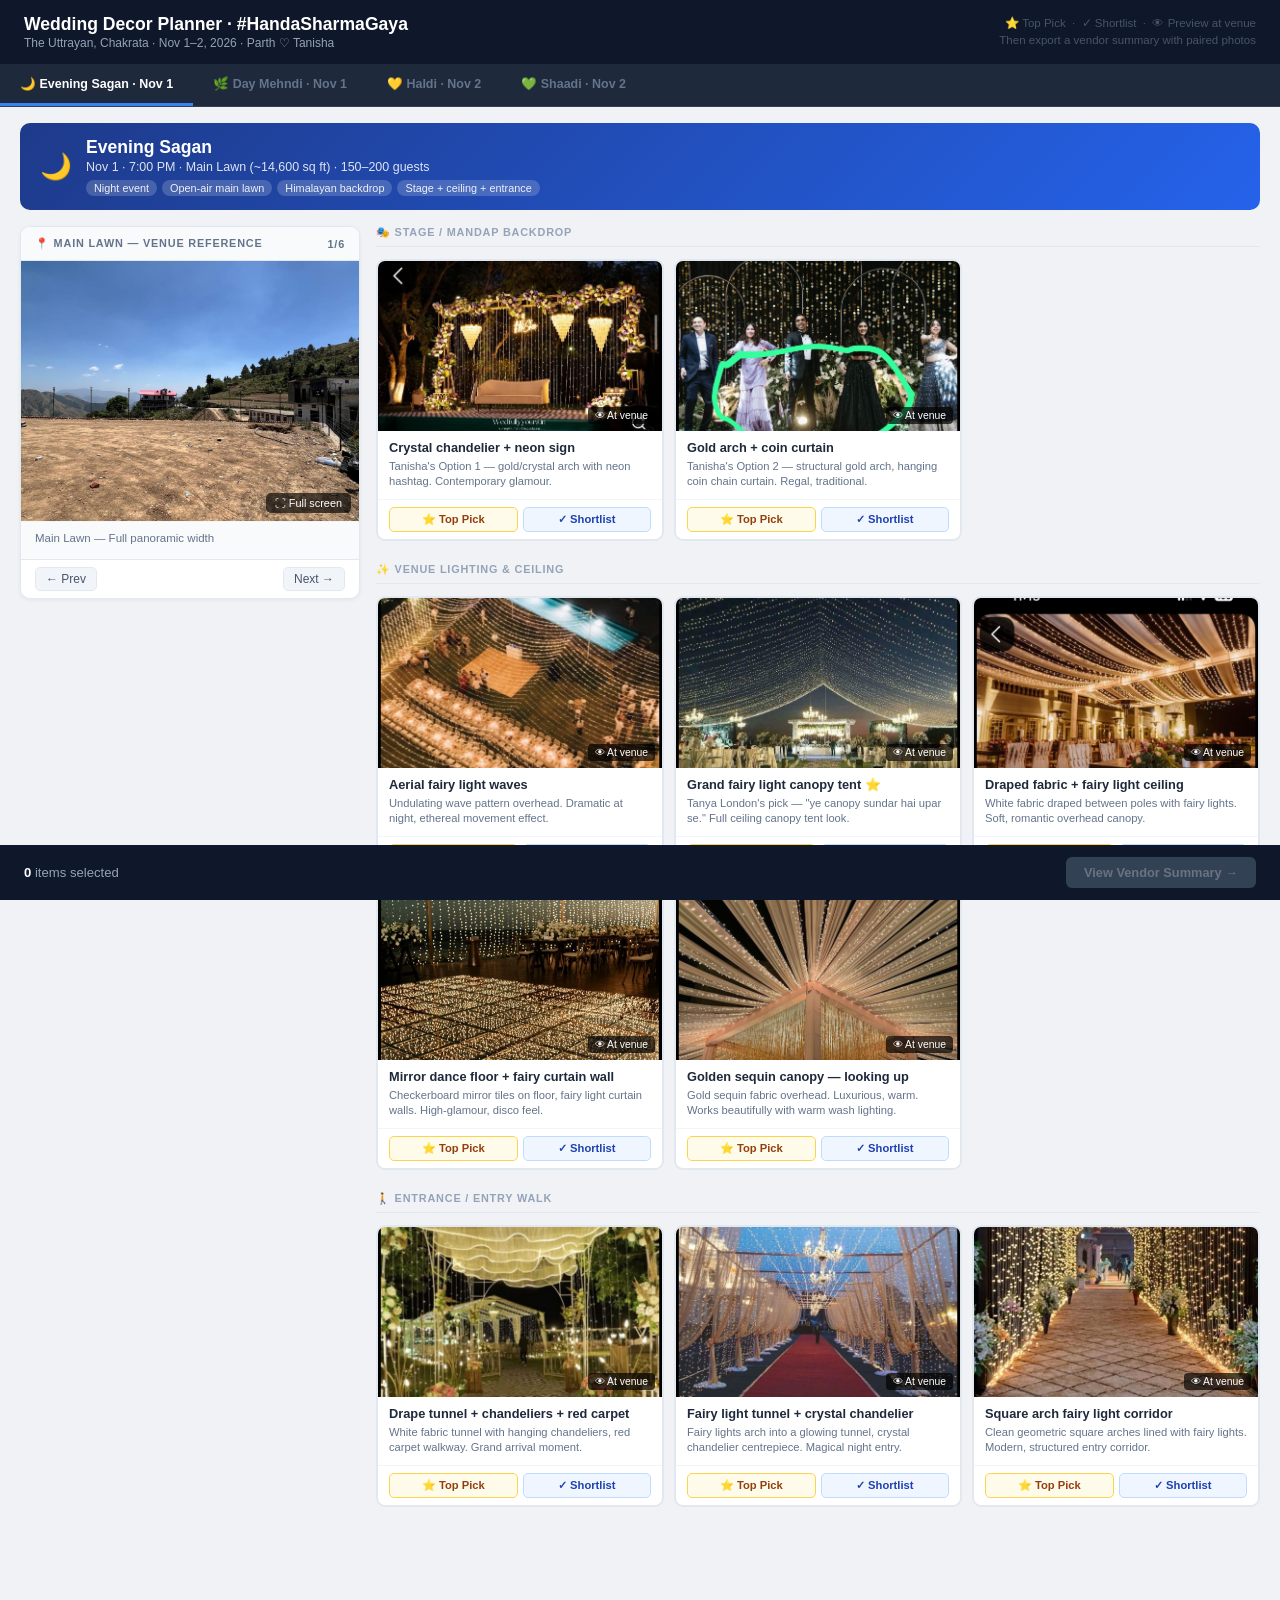
==== commit ec4eaee9: "📱 Mobile optimisation + fix sticky venue photo bug - Remove position:sticky on mobile (was causing v" ====
--- a/index.html
+++ b/index.html
@@ -163,6 +163,71 @@
   #summary-overlay{position:static;background:none;padding:0;display:block!important}
   .summary-modal{max-height:none;box-shadow:none;border-radius:0;padding:16px}
   .sum-card{break-inside:avoid}
+}
+
+/* ── Mobile ── */
+@media(max-width:760px){
+  /* Fix: kill sticky so venue photo doesn't float over decor cards */
+  .venue-panel{position:static !important;top:auto !important;margin-bottom:14px}
+
+  /* Tighten global spacing */
+  .event-inner{padding:10px 12px}
+  body{padding-bottom:68px}
+
+  /* Header */
+  .site-header{padding:10px 14px;flex-wrap:wrap;gap:8px}
+  .site-header h1{font-size:0.95rem}
+  .header-meta{display:none}
+
+  /* Tabs — horizontal scroll, slightly bigger tap targets */
+  .event-tab{padding:10px 14px;font-size:0.75rem}
+
+  /* Hero — compact */
+  .event-hero{padding:10px 14px;margin-bottom:12px}
+  .event-hero h2{font-size:1rem}
+  .event-hero .meta{font-size:0.72rem}
+  .event-hero .pills{gap:4px}
+  .event-hero .pill{font-size:0.65rem;padding:2px 7px}
+
+  /* Venue carousel — shorter on mobile */
+  .venue-carousel img{height:200px}
+
+  /* Decor grid — 2 columns on phone, 1 on very small */
+  .options-grid{grid-template-columns:repeat(2,1fr);gap:8px}
+  @media(max-width:420px){.options-grid{grid-template-columns:1fr}}
+
+  /* Cards — tighter */
+  .card-img-wrap img{height:140px}
+  .card-body{padding:7px 9px}
+  .card-title{font-size:0.75rem}
+  .card-desc{font-size:0.67rem}
+  .card-actions{padding:6px 9px;gap:4px}
+  .btn-pick,.btn-short{font-size:0.67rem;padding:5px 3px}
+
+  /* Pairing thumbs — bigger touch targets */
+  .pairing-thumb{height:52px;width:76px}
+  .card-pairing{padding:6px 9px 8px}
+
+  /* Lightbox — stack venue + decor vertically on mobile */
+  #lb-overlay{padding:10px}
+  .lb-panels{flex-direction:column;gap:8px;overflow-y:auto;max-height:88vh}
+  .lb-panel img,.lb-single{max-height:38vh}
+  .lb-header{font-size:0.68rem;margin-bottom:6px}
+  #lb-close{top:8px;right:12px;font-size:1.4rem}
+
+  /* Vendor summary modal */
+  .summary-modal{padding:16px;border-radius:8px}
+  .summary-grid{grid-template-columns:1fr 1fr;gap:8px}
+  @media(max-width:480px){.summary-grid{grid-template-columns:1fr}}
+  .sum-photo img{height:100px}
+
+  /* Sticky bar */
+  .sticky-bar{padding:10px 16px}
+  .sticky-bar .count{font-size:0.75rem}
+  .btn-summary{padding:8px 14px;font-size:0.75rem}
+
+  /* Info/note boxes */
+  .info-box,.note-box{font-size:0.72rem;padding:8px 12px}
 }
 </style>
 </head>
@@ -756,60 +821,4 @@
 function updateBar() {
   const count = Object.keys(picks).length;
   document.getElementById('bar-count').textContent = count;
-  document.getElementById('btn-summary').disabled = count === 0;
-}
-
-// Restore on load
-Object.keys(picks).forEach(id => renderCard(id));
-updateBar();
-
-// ── Vendor Summary ──
-function openSummary() {
-  const ORDER = ['Sagan','Mehndi','Haldi','Shaadi'];
-  const COLORS = {Sagan:'#1e40af',Mehndi:'#6d28d9',Haldi:'#b45309',Shaadi:'#15803d'};
-  const EMOJIS = {Sagan:'🌙',Mehndi:'🌿',Haldi:'💛',Shaadi:'💚'};
-
-  // Group picks by event
-  const byEvent = {};
-  Object.entries(picks).forEach(([id, status]) => {
-    const meta = cardMeta[id];
-    if (!meta) return;
-    if (!byEvent[meta.event]) byEvent[meta.event] = {top:[],short:[]};
-    byEvent[meta.event][status === 'top' ? 'top' : 'short'].push({id, status, ...meta});
-  });
-
-  let html = '';
-  ORDER.forEach(ev => {
-    const grp = byEvent[ev];
-    if (!grp) return;
-    const all = [...grp.top, ...grp.short];
-    if (!all.length) return;
-    html += `<div class="summary-section"><h3 style="color:${COLORS[ev]}">${EMOJIS[ev]} ${ev}</h3><div class="summary-grid">`;
-    all.forEach(item => {
-      const ek = EVENT_KEY[item.event];
-      const vPhotos = venueData[ek].photos;
-      const pIdx = pairings[item.id] !== undefined ? pairings[item.id] : 0;
-      const vp = vPhotos[pIdx];
-      html += `<div class="sum-card">
-        <div class="sum-photos">
-          <div class="sum-photo"><img src="${vp.src}" alt=""><div class="sum-photo-lbl lbl-venue">📍 Venue</div></div>
-          <div class="sum-photo"><img src="${item.img}" alt=""><div class="sum-photo-lbl lbl-decor">✨ Inspo</div></div>
-        </div>
-        <div class="sum-footer">
-          <div class="sum-title">${item.title}</div>
-          <div class="sum-cat">${ev} · ${item.cat}</div>
-          <span class="sum-badge ${item.status==='top'?'top':'short'}">${item.status==='top'?'⭐ Top Pick':'✓ Shortlisted'}</span>
-        </div>
-      </div>`;
-    });
-    html += '</div></div>';
-  });
-
-  if (!html) html = '<div class="summary-empty">No items selected yet.</div>';
-  document.getElementById('summary-content').innerHTML = html;
-  document.getElementById('summary-overlay').classList.add('open');
-}
-function closeSummaryDirect() { document.getElementById('summary-overlay').classList.remove('open'); }
-</script>
-</body>
-</html>
+  document.getElementById('btn-summary').disabled = count =
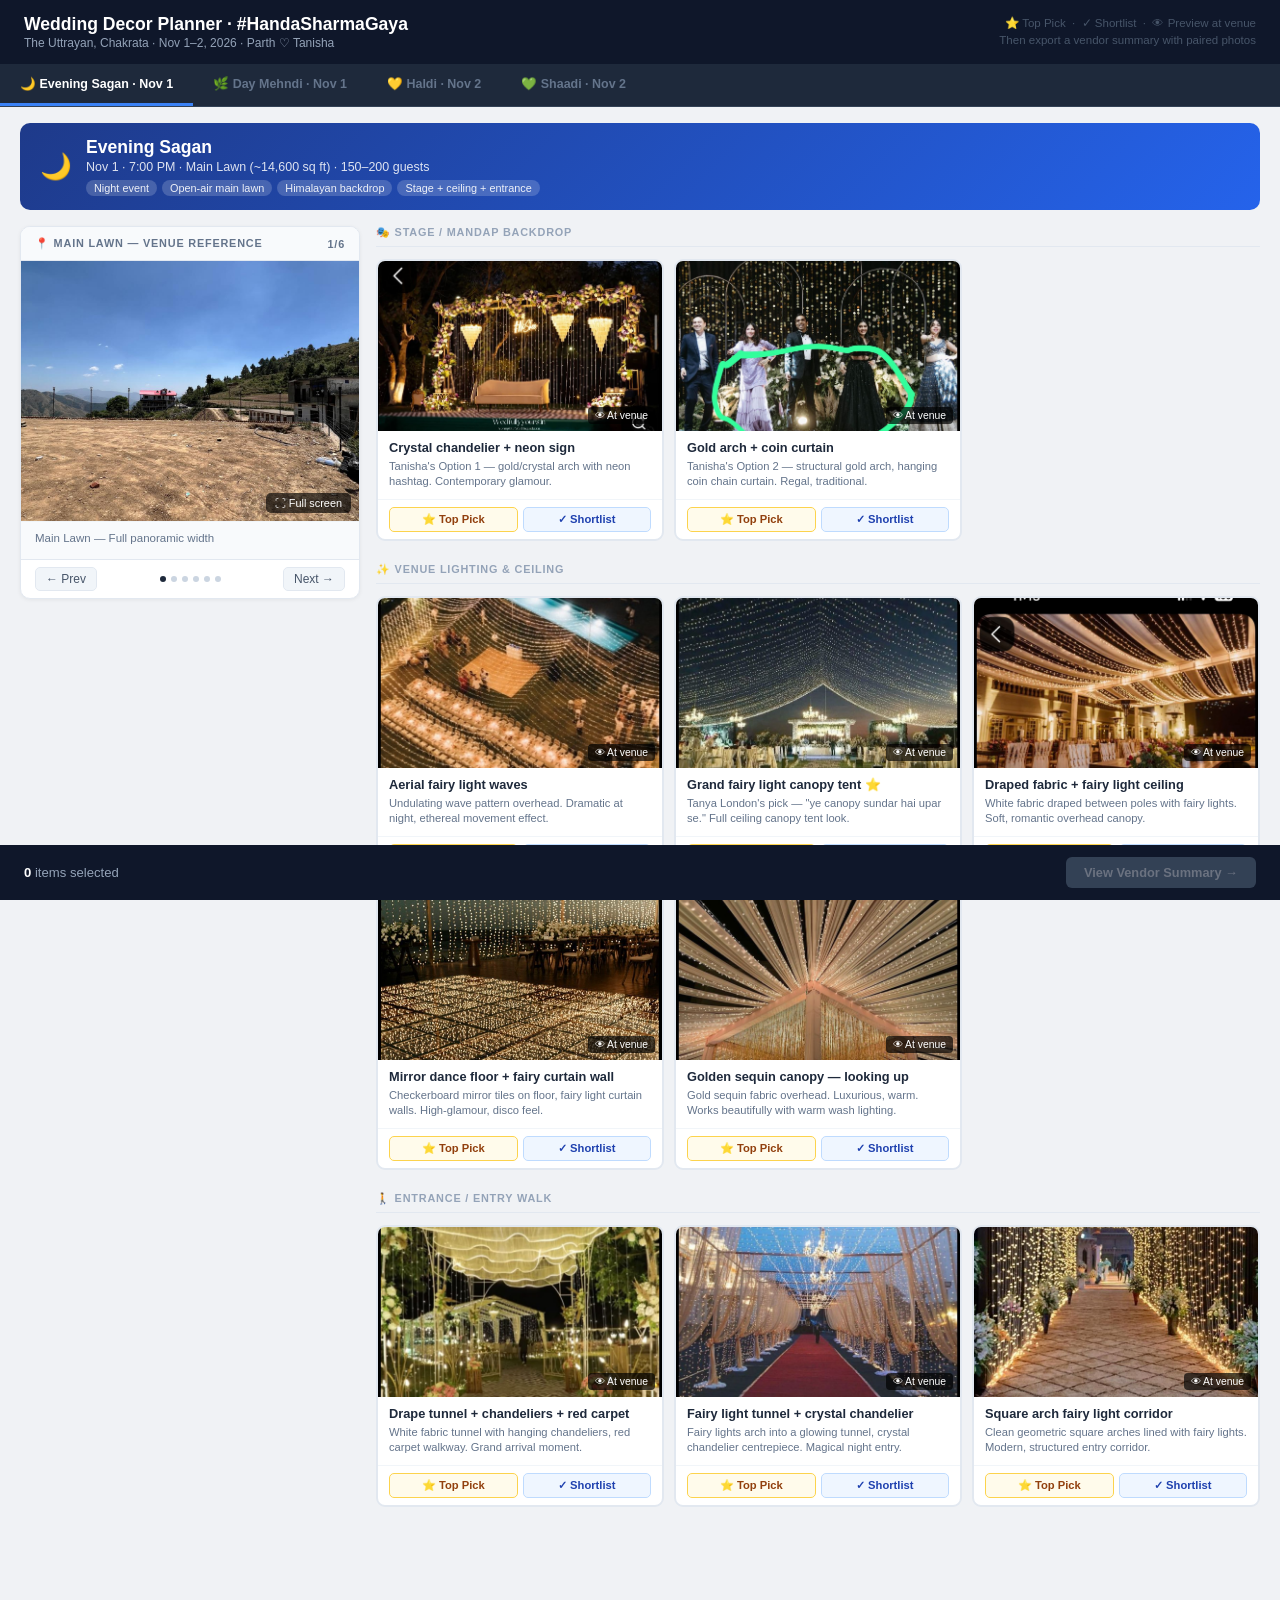
==== commit da4b8763: "Fix: restore truncated JS — renderCard, updateBar, buildSummary, closeSummaryDirect all complete" ====
--- a/index.html
+++ b/index.html
@@ -165,12 +165,14 @@
   .sum-card{break-inside:avoid}
 }
 
-/* ── Mobile ── */
-@media(max-width:760px){
-  /* Fix: kill sticky so venue photo doesn't float over decor cards */
-  .venue-panel{position:static !important;top:auto !important;margin-bottom:14px}
-
-  /* Tighten global spacing */
+
+/* ── Mobile — all phones/tablets up to 900px ── */
+@media(max-width:900px){
+  /* ① THE FIX: venue panel must NOT be sticky — kills the floating image bug */
+  .venue-panel{position:static !important;top:auto !important;margin-bottom:12px}
+
+
+  /* Global spacing */
   .event-inner{padding:10px 12px}
   body{padding-bottom:68px}
 
@@ -179,55 +181,58 @@
   .site-header h1{font-size:0.95rem}
   .header-meta{display:none}
 
-  /* Tabs — horizontal scroll, slightly bigger tap targets */
+  /* Tabs */
   .event-tab{padding:10px 14px;font-size:0.75rem}
 
-  /* Hero — compact */
+  /* Hero */
   .event-hero{padding:10px 14px;margin-bottom:12px}
   .event-hero h2{font-size:1rem}
   .event-hero .meta{font-size:0.72rem}
-  .event-hero .pills{gap:4px}
   .event-hero .pill{font-size:0.65rem;padding:2px 7px}
 
-  /* Venue carousel — shorter on mobile */
-  .venue-carousel img{height:200px}
-
-  /* Decor grid — 2 columns on phone, 1 on very small */
+  /* Venue carousel height */
+  .venue-carousel img{height:195px}
+
+  /* Decor cards grid — 2 columns */
   .options-grid{grid-template-columns:repeat(2,1fr);gap:8px}
-  @media(max-width:420px){.options-grid{grid-template-columns:1fr}}
-
-  /* Cards — tighter */
-  .card-img-wrap img{height:140px}
+  .card-img-wrap img{height:135px}
   .card-body{padding:7px 9px}
   .card-title{font-size:0.75rem}
   .card-desc{font-size:0.67rem}
   .card-actions{padding:6px 9px;gap:4px}
   .btn-pick,.btn-short{font-size:0.67rem;padding:5px 3px}
-
-  /* Pairing thumbs — bigger touch targets */
   .pairing-thumb{height:52px;width:76px}
   .card-pairing{padding:6px 9px 8px}
 
-  /* Lightbox — stack venue + decor vertically on mobile */
+  /* Lightbox — stack vertically */
   #lb-overlay{padding:10px}
-  .lb-panels{flex-direction:column;gap:8px;overflow-y:auto;max-height:88vh}
-  .lb-panel img,.lb-single{max-height:38vh}
+  .lb-panels{flex-direction:column;gap:6px;overflow-y:auto;max-height:90vh}
+  .lb-panel img,.lb-single{max-height:40vh;border-radius:5px}
   .lb-header{font-size:0.68rem;margin-bottom:6px}
-  #lb-close{top:8px;right:12px;font-size:1.4rem}
-
-  /* Vendor summary modal */
-  .summary-modal{padding:16px;border-radius:8px}
-  .summary-grid{grid-template-columns:1fr 1fr;gap:8px}
-  @media(max-width:480px){.summary-grid{grid-template-columns:1fr}}
-  .sum-photo img{height:100px}
-
-  /* Sticky bar */
-  .sticky-bar{padding:10px 16px}
+  #lb-close{top:8px;right:12px;font-size:1.5rem}
+
+  /* Summary modal */
+  .summary-modal{padding:14px}
+  .sum-photo img{height:95px}
+
+  /* Bottom bar */
+  .sticky-bar{padding:10px 14px}
   .sticky-bar .count{font-size:0.75rem}
   .btn-summary{padding:8px 14px;font-size:0.75rem}
 
   /* Info/note boxes */
   .info-box,.note-box{font-size:0.72rem;padding:8px 12px}
+}
+
+/* Very small phones — 1 column */
+@media(max-width:420px){
+  .options-grid{grid-template-columns:1fr}
+  .summary-grid{grid-template-columns:1fr}
+}
+
+/* Summary grid — 2 cols on medium phones */
+@media(min-width:421px) and (max-width:900px){
+  .summary-grid{grid-template-columns:1fr 1fr;gap:8px}
 }
 </style>
 </head>
@@ -786,39 +791,114 @@
     const b = document.createElement('div');
     b.className = 'card-status-badge badge-top';
     b.textContent = '⭐ Top Pick';
-    card.querySelector('.card-img-wrap').prepend(b);
+    card.querySelector('.card-img-wrap').appendChild(b);
   } else if (status === 'short') {
     card.classList.add('shortlisted');
     const b = document.createElement('div');
     b.className = 'card-status-badge badge-short';
     b.textContent = '✓ Shortlisted';
-    card.querySelector('.card-img-wrap').prepend(b);
+    card.querySelector('.card-img-wrap').appendChild(b);
   }
-  // Pairing section
-  let pDiv = card.querySelector('.card-pairing');
-  if (!pDiv) {
-    pDiv = document.createElement('div');
-    pDiv.className = 'card-pairing';
-    card.appendChild(pDiv);
+  // Pairing section — inject venue thumbs when a card is selected
+  const meta = cardMeta[id];
+  if (!meta) return;
+  let pairDiv = card.querySelector('.card-pairing');
+  if (status) {
+    if (!pairDiv) {
+      pairDiv = document.createElement('div');
+      pairDiv.className = 'card-pairing';
+      const evKey = meta.event.toLowerCase();
+      const photos = venueData[evKey] ? venueData[evKey].photos : [];
+      pairDiv.innerHTML = '<div class="pairing-label">📸 Pair with a venue photo:</div><div class="pairing-thumbs" id="thumbs-'+id+'"></div>';
+      card.appendChild(pairDiv);
+      const tc = pairDiv.querySelector('.pairing-thumbs');
+      photos.forEach((p,i)=>{
+        const img = document.createElement('img');
+        img.src = p.src;
+        img.className = 'pairing-thumb';
+        img.title = p.cap;
+        img.onclick = ()=>setPairing(id,i);
+        tc.appendChild(img);
+      });
+    }
+    pairDiv.style.display = 'block';
+    pairDiv.querySelectorAll('.pairing-thumb').forEach((img,i)=>{
+      img.classList.remove('pair-active-top','pair-active-short');
+      if (i === pairings[id]) img.classList.add(status==='top'?'pair-active-top':'pair-active-short');
+    });
+  } else if (pairDiv) {
+    pairDiv.style.display = 'none';
   }
-  if (status) {
-    const meta = cardMeta[id];
-    const ek = EVENT_KEY[meta.event];
-    const vPhotos = venueData[ek].photos;
-    const activeIdx = pairings[id] !== undefined ? pairings[id] : 0;
-    const cls = status === 'top' ? 'pair-active-top' : 'pair-active-short';
-    pDiv.innerHTML = '<div class="pairing-label">📍 Choose venue photo for vendor summary:</div>'
-      + '<div class="pairing-thumbs">'
-      + vPhotos.map((p,i)=>`<img src="${p.src}" class="pairing-thumb${i===activeIdx?' '+cls:''}" onclick="setPairing('${id}',${i})" title="${p.cap}">`).join('')
-      + '</div>';
-    pDiv.style.display = 'block';
-  } else {
-    pDiv.style.display = 'none';
-    pDiv.innerHTML = '';
+}
+
+function updateBar() {
+  const tops  = Object.values(picks).filter(v=>v==='top').length;
+  const shorts = Object.values(picks).filter(v=>v==='short').length;
+  const total = tops + shorts;
+  const el = document.getElementById('bar-count');
+  if (el) el.textContent = total;
+  const btn = document.getElementById('btn-summary');
+  if (btn) btn.disabled = (total === 0);
+}
+
+function openSummary() { buildSummary(); }
+
+function buildSummary() {
+  const container = document.getElementById('summary-content');
+  const byEvent = {};
+  Object.entries(picks).forEach(([id,status])=>{
+    const meta = cardMeta[id]; if (!meta) return;
+    if (!byEvent[meta.event]) byEvent[meta.event] = [];
+    byEvent[meta.event].push({id,status,meta});
+  });
+  if (!Object.keys(byEvent).length) {
+    container.innerHTML = '<div class="summary-empty">No picks or shortlists yet — select some options first.</div>';
+    document.getElementById('summary-overlay').classList.add('open');
+    return;
   }
-}
-
-function updateBar() {
-  const count = Object.keys(picks).length;
-  document.getElementById('bar-count').textContent = count;
-  document.getElementById('btn-summary').disabled = count =+  const order  = ['Sagan','Mehndi','Haldi','Shaadi'];
+  const labels = {
+    Sagan:'🌙 Evening Sagan · Nov 1',
+    Mehndi:'🌿 Day Mehndi · Nov 1',
+    Haldi:'💛 Haldi · Nov 2',
+    Shaadi:'💚 Shaadi · Nov 2'
+  };
+  let html = '';
+  order.forEach(ev=>{
+    const cards = byEvent[ev]; if (!cards||!cards.length) return;
+    html += '<div class="summary-section"><h3>'+labels[ev]+'</h3><div class="summary-grid">';
+    cards.forEach(({id,status,meta})=>{
+      const evKey   = ev.toLowerCase();
+      const pairIdx = pairings[id];
+      const vPhoto  = (pairIdx!=null && venueData[evKey]) ? venueData[evKey].photos[pairIdx] : null;
+      const bc = status==='top' ? 'top'     : 'short';
+      const bl = status==='top' ? '⭐ Top Pick' : '✓ Shortlisted';
+      html += '<div class="sum-card"><div class="sum-photos">';
+      if (vPhoto) {
+        html += '<div class="sum-photo"><img src="'+vPhoto.src+'" alt=""><div class="sum-photo-lbl lbl-venue">📍 Venue</div></div>';
+      } else {
+        html += '<div class="sum-photo" style="background:#f1f5f9;display:flex;align-items:center;justify-content:center;min-height:130px"><div style="color:#94a3b8;font-size:0.7rem;text-align:center;padding:8px">No venue<br>photo paired<br>yet</div><div class="sum-photo-lbl lbl-venue">📍 Venue</div></div>';
+      }
+      html += '<div class="sum-photo"><img src="'+meta.img+'" alt=""><div class="sum-photo-lbl lbl-decor">✨ Decor</div></div>';
+      html += '</div><div class="sum-footer">';
+      html += '<div class="sum-title">'+meta.title+'</div>';
+      html += '<div class="sum-cat">'+ev+' · '+meta.cat+'</div>';
+      html += '<span class="sum-badge '+bc+'">'+bl+'</span>';
+      html += '</div></div>';
+    });
+    html += '</div></div>';
+  });
+  container.innerHTML = html;
+  document.getElementById('summary-overlay').classList.add('open');
+}
+
+function closeSummaryDirect() {
+  document.getElementById('summary-overlay').classList.remove('open');
+}
+
+// ── Page load: restore saved picks & init bar ──
+Object.keys(cardMeta).forEach(id => renderCard(id));
+updateBar();
+</script>
+</body>
+</html>
